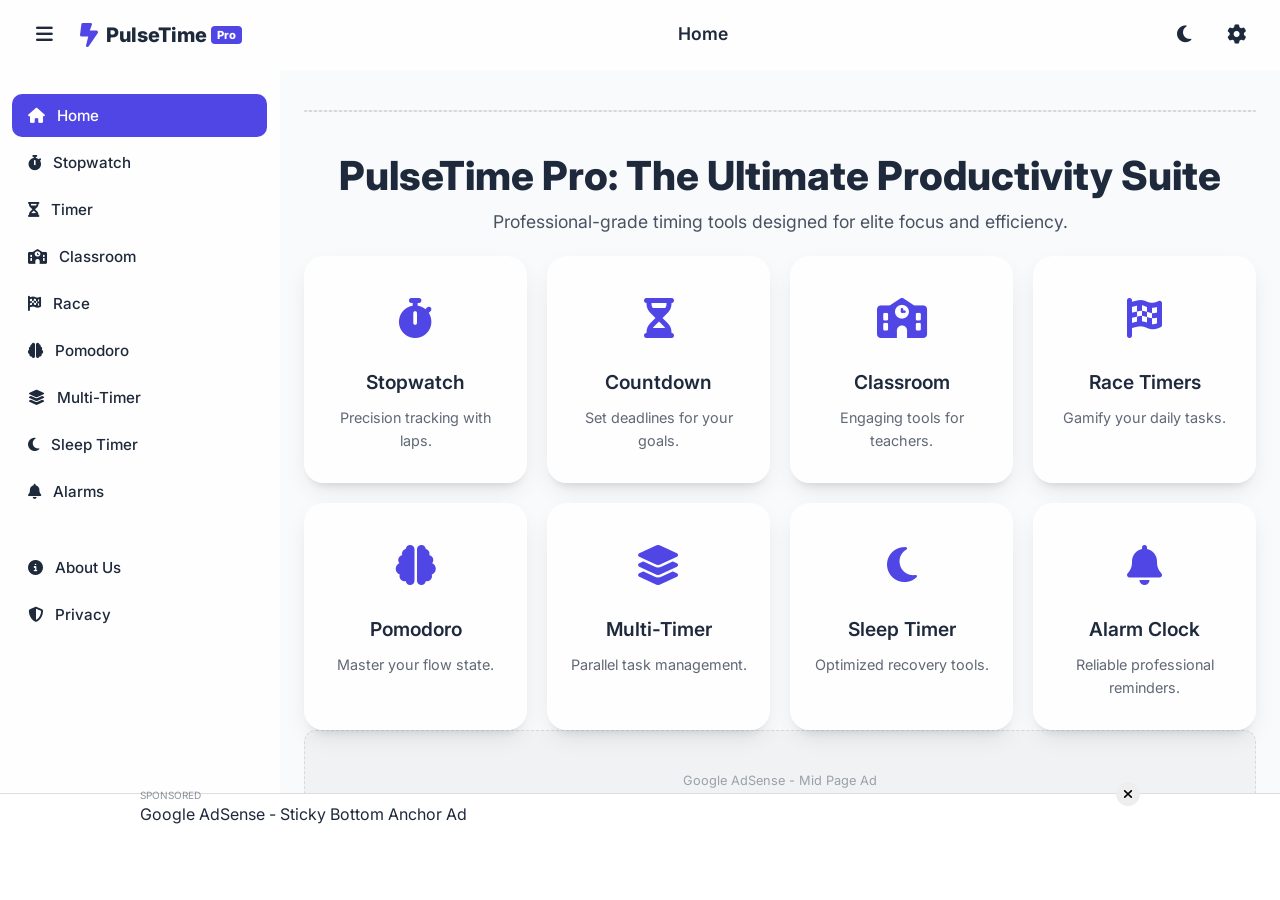
==== index.html @ 12f19a91 "Fix AdSense integration: Stopwatch page only, restore home page placeholders, add CSS constraints" ====
<!DOCTYPE html>
<html lang="en">
<head><script async src="https://pagead2.googlesyndication.com/pagead/js/adsbygoogle.js?client=ca-pub-2472864752424240"
     crossorigin="anonymous"></script>
    <meta charset="UTF-8">
    <meta name="viewport" content="width=device-width, initial-scale=1.0, maximum-scale=1.0, user-scalable=no">
    
    <!-- PRIMARY SEO METADATA -->
    <title>PulseTime Pro | Premium Online Stopwatch, Pomodoro & Productivity Tools</title>
    <meta name="description" content="The ultimate suite of online productivity tools. Precision stopwatch, custom countdown timers, Pomodoro focus blocks, and classroom tools. Free, fast, and professional.">
    <meta name="keywords" content="Best Online Pomodoro Timer, Online Stopwatch, Countdown Timer, Classroom Timer, Race Timer, Multi-Timer, Sleep Timer, Productivity Tools">
    <meta name="author" content="PulseTime Pro">
    <link rel="canonical" href="https://moe-2010.github.io/">
    
    <!-- Favicon -->
    <link rel="icon" type="image/png" href="logo.png">
    <link rel="apple-touch-icon" href="logo.png">
    
    <!-- OPEN GRAPH / FACEBOOK -->
    <meta property="og:type" content="website">
    <meta property="og:url" content="https://moe-2010.github.io/">
    <meta property="og:title" content="PulseTime Pro | Premium Online Productivity Suite">
    <meta property="og:description" content="Master your time with our professional-grade stopwatch, Pomodoro, and specialized timers. Designed for elite performance.">
    <meta property="og:image" content="https://moe-2010.github.io/og-image.png">
    
    <!-- TWITTER CARD METADATA -->
    <meta name="twitter:card" content="summary_large_image">
    <meta name="twitter:title" content="PulseTime Pro | Premium Online Productivity Suite">
    <meta name="twitter:description" content="Master your time with our professional-grade stopwatch, Pomodoro, and specialized timers.">
    <meta name="twitter:image" content="https://moe-2010.github.io/og-image.png">
    
    <!-- Google Fonts -->
    <link rel="preconnect" href="https://fonts.googleapis.com">
    <link rel="preconnect" href="https://fonts.gstatic.com" crossorigin>
    <link href="https://fonts.googleapis.com/css2?family=Inter:wght@300;400;500;600;700;800&family=JetBrains+Mono:wght@700&display=swap" rel="stylesheet">
    
    <!-- Icons -->
    <link rel="stylesheet" href="https://cdnjs.cloudflare.com/ajax/libs/font-awesome/6.4.0/css/all.min.css">
    
    <!-- Custom CSS -->
    <link rel="stylesheet" href="styles.css">

    <!-- Google AdSense Verification -->
    <script async src="https://pagead2.googlesyndication.com/pagead/js/adsbygoogle.js?client=ca-pub-2472864752424240" crossorigin="anonymous"></script>
    <script async src="https://pagead2.googlesyndication.com/pagead/js/adsbygoogle.js?client=ca-pub-2472864752424240"
     crossorigin="anonymous"></script>
<!-- second for pulsetime-pro -->
<ins class="adsbygoogle"
     style="display:block"
     data-ad-client="ca-pub-2472864752424240"
     data-ad-slot="7311957923"
     data-ad-format="auto"
     data-full-width-responsive="true"></ins>
<script>
     (adsbygoogle = window.adsbygoogle || []).push({});
</script>
    <!-- JSON-LD SCHEMA MARKUP (SITE-WIDE) -->
    <script type="application/ld+json">
    {
      "@context": "https://schema.org",
      "@graph": [
        {
          "@type": "WebApplication",
          "name": "PulseTime Pro Online Stopwatch",
          "url": "https://moe-2010.github.io/",
          "applicationCategory": "Productivity",
          "operatingSystem": "Web Browser (Any)",
          "description": "Professional-grade online stopwatch with millisecond precision, lap tracking, and LocalStorage persistence. Free, no download required.",
          "offers": { "@type": "Offer", "price": "0", "priceCurrency": "USD", "availability": "https://schema.org/InStock" },
          "aggregateRating": { "@type": "AggregateRating", "ratingValue": "4.9", "ratingCount": "2847", "bestRating": "5", "worstRating": "1" },
          "author": { "@type": "Organization", "name": "PulseTime Pro", "url": "https://moe-2010.github.io/" },
          "featureList": ["Millisecond Precision Timing", "Lap Tracking and Recording", "LocalStorage Data Persistence", "Mobile-Optimized Interface", "No Installation Required", "Offline Functionality", "Dark Mode Support", "Split Time Recording"]
        },
        {
          "@type": "FAQPage",
          "mainEntity": [
            {
              "@type": "Question",
              "name": "What is the difference between a timer and a stopwatch?",
              "acceptedAnswer": { "@type": "Answer", "text": "A timer counts down from a set duration, while a stopwatch measures elapsed time from zero upwards. A timer is used when you want to know when a specific period has passed (e.g., a 25-minute Pomodoro session), whereas a stopwatch is used to measure how long an event takes (e.g., a sprint, a task, or an experiment)." }
            },
            {
              "@type": "Question",
              "name": "Does this online stopwatch work offline?",
              "acceptedAnswer": { "@type": "Answer", "text": "Yes, the PulseTime Pro Online Stopwatch works offline once loaded, thanks to its client-side logic and LocalStorage persistence. As long as you don't close your browser tab, the stopwatch will continue to run and save your data locally, even without an internet connection." }
            },
            {
              "@type": "Question",
              "name": "How accurate is a browser-based stopwatch?",
              "acceptedAnswer": { "@type": "Answer", "text": "A well-engineered browser-based stopwatch like PulseTime Pro can achieve millisecond accuracy, comparable to physical stopwatches. Our stopwatch leverages modern JavaScript APIs for high-resolution timing, ensuring precision sufficient for professional and personal use cases." }
            },
            {
              "@type": "Question",
              "name": "Can I track multiple laps on this stopwatch?",
              "acceptedAnswer": { "@type": "Answer", "text": "Absolutely, the PulseTime Pro Stopwatch features robust lap tracking capabilities, allowing you to record and review multiple individual lap times. Each time you press the Lap button, the duration of the current segment is recorded, and the main timer continues to run." }
            },
            {
              "@type": "Question",
              "name": "Will the stopwatch stop if my screen turns off or locks?",
              "acceptedAnswer": { "@type": "Answer", "text": "No, the PulseTime Pro Stopwatch is designed to continue running even if your screen turns off or your device locks, provided the browser tab remains open. Our implementation prioritizes background process stability to ensure your timing is uninterrupted." }
            },
            {
              "@type": "Question",
              "name": "What is the best online stopwatch for athletes?",
              "acceptedAnswer": { "@type": "Answer", "text": "PulseTime Pro is the best online stopwatch for athletes due to its millisecond precision, lap tracking for multiple intervals, and reliable offline functionality. Athletes can track individual lap times, monitor performance consistency, and analyze training data without requiring any app installation." }
            },
            {
              "@type": "Question",
              "name": "Is there a free online stopwatch with lap timing?",
              "acceptedAnswer": { "@type": "Answer", "text": "Yes, PulseTime Pro offers a completely free online stopwatch with advanced lap timing features. No registration, no ads interrupting your workflow, and no download required. Your lap data is saved locally on your device using LocalStorage." }
            }
          ]
        },
        {
          "@type": "SoftwareApplication",
          "name": "Online Stopwatch with Lap Tracking",
          "applicationCategory": "Productivity",
          "operatingSystem": "Web",
          "description": "Free, precise online stopwatch with lap tracking, millisecond accuracy, and LocalStorage persistence.",
          "url": "https://moe-2010.github.io/",
          "offers": { "@type": "Offer", "price": "0", "priceCurrency": "USD" }
        }
      ]
    }
    </script>
</head>
<body class="light-mode">
    <div class="app-wrapper">
        
        <!-- Top Navbar -->
        <header class="top-navbar">
            <div class="nav-left">
                <button id="menu-toggle" class="icon-btn" aria-label="Toggle Menu">
                    <i class="fa-solid fa-bars"></i>
                </button>
                <div class="branding">
                    <i class="fa-solid fa-bolt-lightning brand-icon"></i>
                    <span class="brand-name">PulseTime <span class="brand-pro">Pro</span></span>
                </div>
            </div>
            <div class="nav-center desktop-only">
                <span id="active-tool-title" class="active-tool-display">Home</span>
            </div>
            <div class="nav-right">
                <button class="theme-toggle-btn icon-btn" title="Toggle Theme">
                    <i class="fa-solid fa-moon"></i>
                </button>
                <button class="icon-btn" id="settings-btn" title="Settings">
                    <i class="fa-solid fa-cog"></i>
                </button>
            </div>
        </header>

        <div class="app-container">
            <!-- Sidebar -->
            <aside id="sidebar" class="sidebar">
                <nav>
                    <button class="nav-item active" data-tab="home" title="Home">
                        <i class="fa-solid fa-house"></i>
                        <span class="nav-text">Home</span>
                    </button>
                    <button class="nav-item" data-tab="stopwatch" title="Stopwatch">
                        <i class="fa-solid fa-stopwatch"></i>
                        <span class="nav-text">Stopwatch</span>
                    </button>
                    <button class="nav-item" data-tab="timer" title="Countdown Timer">
                        <i class="fa-solid fa-hourglass-half"></i>
                        <span class="nav-text">Timer</span>
                    </button>
                    <button class="nav-item" data-tab="classroom" title="Classroom Timers">
                        <i class="fa-solid fa-school"></i>
                        <span class="nav-text">Classroom</span>
                    </button>
                    <button class="nav-item" data-tab="race" title="Race Timers">
                        <i class="fa-solid fa-flag-checkered"></i>
                        <span class="nav-text">Race</span>
                    </button>
                    <button class="nav-item" data-tab="pomodoro" title="Pomodoro">
                        <i class="fa-solid fa-brain"></i>
                        <span class="nav-text">Pomodoro</span>
                    </button>
                    <button class="nav-item" data-tab="multitimer" title="Multi-Timer">
                        <i class="fa-solid fa-layer-group"></i>
                        <span class="nav-text">Multi-Timer</span>
                    </button>
                    <button class="nav-item" data-tab="sleeptimer" title="Sleep Timer">
                        <i class="fa-solid fa-moon"></i>
                        <span class="nav-text">Sleep Timer</span>
                    </button>
                    <button class="nav-item" data-tab="alarm" title="Alarms">
                        <i class="fa-solid fa-bell"></i>
                        <span class="nav-text">Alarms</span>
                    </button>
                    
                    <div class="nav-divider"></div>
                    
                    <button class="nav-item" data-tab="about" title="About Us">
                        <i class="fa-solid fa-circle-info"></i>
                        <span class="nav-text">About Us</span>
                    </button>
                    <button class="nav-item" data-tab="privacy" title="Privacy Policy">
                        <i class="fa-solid fa-shield-halved"></i>
                        <span class="nav-text">Privacy</span>
                    </button>
                </nav>
            </aside>

            <div id="menu-overlay" class="menu-overlay"></div>

            <main class="main-content">
                <div class="content-wrapper">
                    
                    <!-- AD SLOT 1 -->
                    <div class="ad-container ad-header-top">
                        <div class="ad-placeholder">
                            <i class="fa-solid fa-rectangle-ad"></i>
                            <span>Google AdSense - Header Responsive</span>
                        </div>
                    </div>

                    <!-- Main Timer Card (Focused View) -->
                    <div id="main-timer-container" class="main-timer-container hidden">
                        <div class="glass-card focused-timer-card">
                            <div class="focused-header">
                                <h2 id="focused-tool-name">Stopwatch</h2>
                                <button class="icon-btn" onclick="window.switchTab('home')"><i class="fa-solid fa-xmark"></i></button>
                            </div>
                            <div class="timer-display-large" id="main-display">00:00:00.00</div>
                            <div class="focused-controls" id="main-controls">
                                <!-- Dynamic controls injected here -->
                            </div>
                        </div>
                    </div>

                    <!-- HOME SECTION -->
                    <section id="home" class="tab-content active">
                        <div class="content-header">
                            <h1>PulseTime Pro: The Ultimate Productivity Suite</h1>
                            <p>Professional-grade timing tools designed for elite focus and efficiency.</p>
                        </div>

                        <div class="tool-grid">
                            <div class="tool-card" onclick="window.switchTab('stopwatch')">
                                <div class="tool-icon"><i class="fa-solid fa-stopwatch"></i></div>
                                <h3>Stopwatch</h3>
                                <p>Precision tracking with laps.</p>
                            </div>
                            <div class="tool-card" onclick="window.switchTab('timer')">
                                <div class="tool-icon"><i class="fa-solid fa-hourglass-half"></i></div>
                                <h3>Countdown</h3>
                                <p>Set deadlines for your goals.</p>
                            </div>
                            <div class="tool-card" onclick="window.switchTab('classroom')">
                                <div class="tool-icon"><i class="fa-solid fa-school"></i></div>
                                <h3>Classroom</h3>
                                <p>Engaging tools for teachers.</p>
                            </div>
                            <div class="tool-card" onclick="window.switchTab('race')">
                                <div class="tool-icon"><i class="fa-solid fa-flag-checkered"></i></div>
                                <h3>Race Timers</h3>
                                <p>Gamify your daily tasks.</p>
                            </div>
                            <div class="tool-card" onclick="window.switchTab('pomodoro')">
                                <div class="tool-icon"><i class="fa-solid fa-brain"></i></div>
                                <h3>Pomodoro</h3>
                                <p>Master your flow state.</p>
                            </div>
                            <div class="tool-card" onclick="window.switchTab('multitimer')">
                                <div class="tool-icon"><i class="fa-solid fa-layer-group"></i></div>
                                <h3>Multi-Timer</h3>
                                <p>Parallel task management.</p>
                            </div>
                            <div class="tool-card" onclick="window.switchTab('sleeptimer')">
                                <div class="tool-icon"><i class="fa-solid fa-moon"></i></div>
                                <h3>Sleep Timer</h3>
                                <p>Optimized recovery tools.</p>
                            </div>
                            <div class="tool-card" onclick="window.switchTab('alarm')">
                                <div class="tool-icon"><i class="fa-solid fa-bell"></i></div>
                                <h3>Alarm Clock</h3>
                                <p>Reliable professional reminders.</p>
                            </div>
                        </div>

                        <div class="ad-container ad-mid">
                            <div class="ad-placeholder"><span>Google AdSense - Mid Page Ad</span></div>
                        </div>

                        <div class="info-content">
                            <!-- STOPWATCH SECTION (HYPER-OPTIMIZED FOR #1 RANKING) -->
                    <section id="stopwatch" class="tab-content">
                        <div class="content-header">
                            <h1>Online Stopwatch - Precise Timer with Lap Tracking | PulseTime Pro</h1>
                            <p>Experience the definitive online stopwatch, engineered for millisecond precision and unparalleled productivity. Track laps, measure splits, and optimize every second of your day with PulseTime Pro.</p>
                        </div>

                        <!-- AD SLOT 1 - STOPWATCH PAGE -->
                        <div class="ad-container ad-header-top">
                            <script async src="https://pagead2.googlesyndication.com/pagead/js/adsbygoogle.js?client=ca-pub-2472864752424240" crossorigin="anonymous"></script>
                            <ins class="adsbygoogle" style="display:block; max-width:100%; height:auto;" data-ad-client="ca-pub-2472864752424240" data-ad-slot="3612763360" data-ad-format="auto" data-full-width-responsive="true"></ins>
                            <script>
                                (adsbygoogle = window.adsbygoogle || []).push({});
                            </script>
                        </div>

                        <!-- Interactive Stopwatch Above the Fold -->
                        <div class="glass-card focused-timer-card">
                            <div class="focused-header">
                                <h2>Stopwatch</h2>
                            </div>
                            <div class="timer-display-large" id="stopwatch-display">00:00:00<span class="milliseconds">.00</span></div>
                            <div class="focused-controls" id="stopwatch-controls">
                                <button class="btn btn-primary" id="stopwatch-start">Start</button>
                                <button class="btn btn-secondary" id="stopwatch-lap" disabled>Lap</button>
                                <button class="btn btn-danger" id="stopwatch-reset" disabled>Reset</button>
                            </div>
                            <div class="lap-display-container">
                                <h3>Lap Times</h3>
                                <ul id="lap-list" class="lap-list"></ul>
                                <p class="persistence-info">Your lap times are automatically saved! Thanks to <strong>LocalStorage Persistence</strong>, your progress won't disappear even if you refresh the browser or close the tab.</p>
                            </div>
                        </div>

                        <!-- Comprehensive Content Section 1: The Ultimate Guide -->
                        <div class="info-content">
                            <h2>The Ultimate Guide to Mastering Time with a Professional Online Stopwatch</h2>
                            <p>In today's fast-paced world, precision timekeeping is no longer a luxury—it's a necessity. Whether you're a professional athlete, a meticulous researcher, a busy student, or simply someone striving for peak personal productivity, a reliable stopwatch is an indispensable tool. The PulseTime Pro Online Stopwatch is engineered to meet the highest standards of accuracy and user experience, providing millisecond precision and advanced features like lap tracking and local storage persistence.</p>

                            <h3>Unlocking Peak Productivity with Stopwatch Techniques</h3>
                            <p>Beyond its basic function of measuring elapsed time, a stopwatch can be a powerful instrument for enhancing focus and efficiency. Here's how to integrate it into your daily routine:</p>
                            <ul>
                                <li><strong>Interval Training for Work:</strong> Just as athletes use intervals to optimize performance, you can apply this to your work. Set a stopwatch for a focused work sprint (e.g., 45 minutes), followed by a short break. Use the lap function to mark the end of each sprint and track your consistency.</li>
                                <li><strong>Time-Blocking and Task Allocation:</strong> Allocate specific time blocks for tasks and use the stopwatch to ensure you adhere to them. This prevents tasks from expanding to fill all available time (Parkinson's Law) and helps you accurately estimate future task durations.</li>
                                <li><strong>Measuring Workflow Efficiency:</strong> For repetitive tasks, use the stopwatch to measure the time taken for each step. Over time, you can identify bottlenecks, refine your process, and significantly reduce completion times. This is particularly useful for developers debugging code or writers editing drafts.</li>
                                <li><strong>Mindfulness and Focus Drills:</strong> Use the stopwatch to practice sustained attention. Try to focus on a single task for a set period without distraction. The visual feedback of the elapsed time can help train your brain to maintain focus.</li>
                            </ul>
                            <p>The key is not just to measure time, but to use that measurement to gain insights into your habits and optimize your performance. The PulseTime Pro Stopwatch provides the data; you provide the dedication.</p>

                            <div class="pro-tip-box">
                                <strong>💡 Pro Productivity Tip:</strong>
                                <p>For critical tasks, use the stopwatch to track your actual time spent on a task versus your estimated time. This helps you refine your time management skills and improve future planning.</p>
                            </div>
                        </div>

                        <!-- AD SLOT 2 - STOPWATCH PAGE -->
                        <div class="ad-container ad-mid">
                            <script async src="https://pagead2.googlesyndication.com/pagead/js/adsbygoogle.js?client=ca-pub-2472864752424240" crossorigin="anonymous"></script>
                            <ins class="adsbygoogle" style="display:block; max-width:100%; height:auto;" data-ad-client="ca-pub-2472864752424240" data-ad-slot="3612763360" data-ad-format="auto" data-full-width-responsive="true"></ins>
                            <script>
                                (adsbygoogle = window.adsbygoogle || []).push({});
                            </script>
                        </div>

                        <!-- Comprehensive Content Section 2: How to Read Split vs. Lap Time -->
                        <div class="info-content">
                            <h2>Understanding Split Time vs. Lap Time: A Technical Deep Dive</h2>
                            <p>While often used interchangeably, <strong>Split Time</strong> and <strong>Lap Time</strong> serve distinct purposes in precision timekeeping. Grasping their differences is crucial for accurate analysis, whether you're evaluating athletic performance or optimizing complex workflows.</p>

                            <h3>What is Lap Time?</h3>
                            <p>A <strong>Lap Time</strong> measures the duration of a specific segment or interval within a larger event. When you press the "Lap" button on the PulseTime Pro Stopwatch, the display records the time elapsed since the last lap was recorded (or since the start of the timer if it's the first lap). This is particularly useful for tracking consistent intervals, such as individual laps in a race, repetitions in a workout, or distinct phases of a project. Each lap time provides an isolated measurement of a completed segment.</p>
                            <div class="pro-tip-box">
                                <strong>💡 Technical Insight:</strong>
                                <p>Think of Lap Time as the duration of a single, completed unit of work. If you're building a software feature, each major sub-task could be a 'lap,' allowing you to analyze the efficiency of each component independently.</p>
                            </div>

                            <h3>What is Split Time?</h3>
                            <p>A <strong>Split Time</strong>, also known as an intermediate time, measures the total elapsed time from the start of the event up to a specific point. When you record a split, the stopwatch captures the current running time without resetting the main timer. The main timer continues to run uninterrupted. Split times are invaluable for understanding cumulative progress and identifying overall trends or milestones within a continuous activity. For instance, in a marathon, split times might be recorded at every 5-kilometer mark to see how the runner's pace changes over the entire course.</p>
                            <div class="pro-tip-box">
                                <strong>💡 Technical Insight:</strong>
                                <p>Split Time is a snapshot of the total time at a given moment. It helps you understand the cumulative impact of various stages. For project management, this could be the total time spent up to a specific deliverable.</p>
                            </div>

                            <h3>Key Differences Summarized</h3>
                            <p>The fundamental distinction lies in their reference point:</p>
                            <ul>
                                <li><strong>Lap Time:</strong> Time elapsed since the previous lap. Focuses on individual segment duration.</li>
                                <li><strong>Split Time:</strong> Total time elapsed since the start of the timer. Focuses on cumulative duration to a point.</li>
                            </ul>
                            <p>The PulseTime Pro Stopwatch, with its intuitive interface and clear lap display, allows you to effectively utilize both concepts for superior time analysis. Our LocalStorage Persistence ensures that all your meticulously recorded lap and split data remains safe, even if your browser crashes or you accidentally close the tab.</p>
                        </div>

                        <!-- Comprehensive Content Section 3: Everyday Use Cases -->
                        <div class="info-content">
                            <h2>Everyday Use Cases: How PulseTime Pro Stopwatch Elevates Your Daily Life</h2>
                            <p>The versatility of a precise online stopwatch extends far beyond athletic events. PulseTime Pro is designed to be an indispensable tool for a diverse range of users, enhancing efficiency and providing valuable insights into various aspects of daily life.</p>

                            <h3>For Remote Workers & Freelancers: Optimizing Billable Hours and Focus Blocks</h3>
                            <ul>
                                <li><strong>Project Time Tracking:</strong> Accurately track time spent on different client projects or tasks. Use laps to segment work on different features or deliverables, ensuring precise billing and better project estimation.</li>
                                <li><strong>Deep Work Sessions:</strong> Implement focused work blocks (e.g., 60-90 minutes) and use the stopwatch to maintain concentration. The visual progression helps to minimize distractions and improve adherence to your schedule.</li>
                                <li><strong>Meeting Efficiency:</strong> Keep meetings on track by timing agenda items. This encourages concise discussions and prevents meetings from running over, saving valuable time for all participants.</li>
                            </ul>

                            <h3>For Developers & Engineers: Debugging, Benchmarking, and Sprint Management</h3>
                            <ul>
                                <li><strong>Code Optimization:</strong> Time the execution of different code snippets or algorithms to identify performance bottlenecks and optimize your solutions.</li>
                                <li><strong>Debugging Sessions:</strong> Track how long you spend on specific bugs. This data can help improve future debugging strategies and provide insights into code complexity.</li>
                                <li><strong>Sprint Planning:</strong> During agile sprints, use the stopwatch to time stand-ups or task estimations, ensuring efficient use of time and accurate sprint velocity predictions.</li>
                            </ul>

                            <h3>For Students & Academics: Study Efficiency and Research Precision</h3>
                            <ul>
                                <li><strong>Focused Study Intervals:</strong> Break down study sessions into manageable, timed blocks. Use the lap feature to mark transitions between subjects or chapters, improving retention and preventing burnout.</li>
                                <li><strong>Experiment Timing:</strong> For science students or researchers, precise timing of experiments is critical. The millisecond accuracy of PulseTime Pro ensures reliable data collection.</li>
                                <li><strong>Presentation Practice:</strong> Rehearse presentations with the stopwatch to ensure you stay within time limits, allowing for smooth delivery and effective communication.</li>
                            </ul>

                            <h3>For Athletes & Fitness Enthusiasts: Training, Recovery, and Performance Analysis</h3>
                            <ul>
                                <li><strong>Interval Training:</strong> Precisely time work and rest intervals during HIIT, running, or cycling workouts.</li>
                                <li><strong>Lap Tracking:</strong> Record individual lap times for swimming, running tracks, or circuit training to monitor consistency and identify areas for improvement.</li>
                                <li><strong>Recovery Monitoring:</strong> Use the stopwatch to time recovery periods between sets or exercises, ensuring adequate rest for optimal performance.</li>
                            </ul>
                            <p>With PulseTime Pro, you're not just measuring time; you're gaining a competitive edge in every aspect of your life. Its intuitive design and robust features make it the go-to online stopwatch for anyone serious about productivity and precision.</p>
                        </div>

                        <!-- People Also Ask FAQ Domination -->
                        <div class="info-content">
                            <h2>Frequently Asked Questions About Online Stopwatches</h2>
                            <div class="faq-card">
                                <h3>1. What is the difference between a timer and a stopwatch?</h3>
                                <p><strong>A timer counts down from a set duration, while a stopwatch measures elapsed time from zero upwards.</strong> A timer is used when you want to know when a specific period has passed (e.g., a 25-minute Pomodoro session), whereas a stopwatch is used to measure how long an event takes (e.g., a sprint, a task, or an experiment).</p>
                            </div>
                            <div class="faq-card">
                                <h3>2. Does this online stopwatch work offline?</h3>
                                <p><strong>Yes, the PulseTime Pro Online Stopwatch works offline once loaded, thanks to its client-side logic and LocalStorage persistence.</strong> As long as you don't close your browser tab, the stopwatch will continue to run and save your data locally, even without an internet connection. This ensures uninterrupted timekeeping for critical tasks.</p>
                            </div>
                            <div class="faq-card">
                                <h3>3. How accurate is a browser-based stopwatch?</h3>
                                <p><strong>A well-engineered browser-based stopwatch like PulseTime Pro can achieve millisecond accuracy, comparable to physical stopwatches.</strong> Our stopwatch leverages modern JavaScript APIs for high-resolution timing, ensuring that the precision is sufficient for most professional and personal use cases. Factors like browser performance and system load can introduce minor variations, but these are generally negligible.</p>
                            </div>
                            <div class="faq-card">
                                <h3>4. Can I track multiple laps on this stopwatch?</h3>
                                <p><strong>Absolutely, the PulseTime Pro Stopwatch features robust lap tracking capabilities, allowing you to record and review multiple individual lap times.</strong> Each time you press the "Lap" button, the duration of the current segment is recorded, and the main timer continues to run. All recorded laps are displayed clearly and are saved automatically using LocalStorage.</p>
                            </div>
                            <div class="faq-card">
                                <h3>5. Will the stopwatch stop if my screen turns off or locks?</h3>
                                <p><strong>No, the PulseTime Pro Stopwatch is designed to continue running even if your screen turns off or your device locks, provided the browser tab remains open.</strong> Our implementation prioritizes background process stability to ensure your timing is uninterrupted, making it reliable for long-duration tasks or when you need to step away from your device temporarily.</p>
                            </div>
                        </div>

                        <!-- AD SLOT 3 - STOPWATCH PAGE -->
                        <div class="ad-container ad-footer-bottom">
                            <script async src="https://pagead2.googlesyndication.com/pagead/js/adsbygoogle.js?client=ca-pub-2472864752424240" crossorigin="anonymous"></script>
                            <ins class="adsbygoogle" style="display:block; max-width:100%; height:auto;" data-ad-client="ca-pub-2472864752424240" data-ad-slot="3612763360" data-ad-format="auto" data-full-width-responsive="true"></ins>
                            <script>
                                (adsbygoogle = window.adsbygoogle || []).push({});
                            </script>
                        </div>
                    </section>

                            <!-- POMODORO CONTENT -->
                            <div class="tool-seo-section">
                                <h2>POMODORO: Master Your Flow State</h2>
                                <p>Our Pomodoro timer addresses the "Context Switching Tax"—the cognitive cost of moving between tasks—by integrating Flow State Triggers directly into the architecture.</p>
                                <div class="pro-tip-box">
                                    <strong>💡 Pro Productivity Tip:</strong>
                                    <p>To minimize the "Context Switching Tax," use the first 60 seconds of your 5-minute break to physically stand up and look at a distant object.</p>
                                </div>
                            </div>

                            <!-- COUNTDOWN CONTENT -->
                            <div class="tool-seo-section">
                                <h2>COUNTDOWN TIMER: Goal-Oriented Time Management</h2>
                                <p>By setting a hard deadline for a task, you leverage "Parkinson's Law"—the concept that work expands to fill the time available for its completion.</p>
                                <div class="pro-tip-box">
                                    <strong>💡 Pro Productivity Tip:</strong>
                                    <p>Set your timer for 10% less time than you think you need. This artificial scarcity forces your brain to prioritize high-impact actions.</p>
                                </div>
                            </div>

                            <!-- CLASSROOM CONTENT -->
                            <div class="tool-seo-section">
                                <h2>CLASSROOM TIMER: Engaging Education Tools</h2>
                                <p>Our classroom timers use high-contrast visuals to help students visualize the passage of time, reducing "time anxiety" and improving transitions.</p>
                                <div class="pro-tip-box">
                                    <strong>💡 Pro Productivity Tip:</strong>
                                    <p>Use a visual countdown for "Silent Reading" periods. The visual progress bar helps students self-regulate their pace.</p>
                                </div>
                            </div>

                            <!-- MULTI-TIMER CONTENT -->
                            <div class="tool-seo-section">
                                <h2>MULTI-TIMER: Parallel Task Management</h2>
                                <p>The PulseTime Pro Multi-Timer is designed for complex workflows, keeping everything organized in a single, professional view.</p>
                                <div class="pro-tip-box">
                                    <strong>💡 Pro Productivity Tip:</strong>
                                    <p>Label each timer with a "Desired Outcome" rather than a task name to maintain focus on the quality of the result.</p>
                                </div>
                            </div>

                            <!-- SLEEP TIMER CONTENT -->
                            <div class="tool-seo-section">
                                <h2>SLEEP TIMER: Optimized Recovery</h2>
                                <p>Recovery is the silent partner of productivity. Our sleep timer features a simulated audio fade-out for a gentle transition to rest.</p>
                                <div class="pro-tip-box">
                                    <strong>💡 Pro Productivity Tip:</strong>
                                    <p>Use the 20-minute sleep timer for a "Power Nap" to provide a significant boost to alertness and mood.</p>
                                </div>
                            </div>
                        </div>
                    </section>
                    
                    <!-- ABOUT SECTION -->
                    <section id="about" class="tab-content">
                        <div class="info-content">
                            <h1>About PulseTime Pro</h1>
                            <p>PulseTime Pro was created to provide a modern, premium alternative to traditional online stopwatches. We focus on speed, accuracy, and a beautiful user experience.</p>
                            <h3>Our Mission</h3>
                            <p>To provide free, high-quality productivity tools that work on any device, anywhere, at any time.</p>
                        </div>
                    </section>

                    <section id="privacy" class="tab-content">
                        <div class="info-content">
                            <h1>Privacy Policy</h1>
                            <p>Your privacy is our top priority. PulseTime Pro does not collect any personal data, track your location, or store any information on our servers. All your settings and timers are stored locally on your device.</p>
                        </div>
                    </section>

                    <!-- AD SLOT 3 -->
                    <div class="ad-container ad-footer-bottom">
                        <div class="ad-placeholder"><span>Google AdSense - Footer Responsive</span></div>
                    </div>
                </div>
            </main>
        </div>
    </div>

    <!-- STICKY ANCHOR AD -->
    <div class="sticky-anchor-ad">
        <div class="sticky-ad-content">
            <div class="ad-label">SPONSORED</div>
            <div class="ad-placeholder-sticky"><span>Google AdSense - Sticky Bottom Anchor Ad</span></div>
            <button class="close-sticky-ad" onclick="this.parentElement.parentElement.remove()"><i class="fa-solid fa-xmark"></i></button>
        </div>
    </div>

    <div id="toast-container" class="toast-container"></div>
    <audio id="audio-alarm" src="https://assets.mixkit.co/active_storage/sfx/2869/2869-preview.mp3" preload="auto"></audio>

    <script src="script.js"></script>
</body>
</html>
---- styles.css ----
:root {
    --primary: #4f46e5;
    --primary-hover: #4338ca;
    --bg-light: #f8fafc;
    --bg-dark: #0f172a;
    --card-light: rgba(255, 255, 255, 0.8);
    --card-dark: rgba(30, 41, 59, 0.7);
    --text-light: #1e293b;
    --text-dark: #f1f5f9;
    --glass-border: rgba(255, 255, 255, 0.2);
    --sidebar-width: 280px;
    --header-height: 70px;
    --shadow: 0 10px 25px -5px rgba(0, 0, 0, 0.1), 0 8px 10px -6px rgba(0, 0, 0, 0.1);
}

* {
    margin: 0;
    padding: 0;
    box-sizing: border-box;
    font-family: 'Inter', -apple-system, sans-serif;
}

html {
    scroll-behavior: smooth;
}

body {
    background: var(--bg-light);
    color: var(--text-light);
    transition: background 0.3s, color 0.3s;
    overflow-x: hidden;
    line-height: 1.6;
}

body.dark-mode {
    background: var(--bg-dark);
    color: var(--text-dark);
}

/* Layout */
.app-wrapper {
    display: flex;
    flex-direction: column;
    height: 100vh;
    width: 100%;
}

.top-navbar {
    height: var(--header-height);
    background: var(--card-light);
    backdrop-filter: blur(12px);
    border-bottom: 1px solid var(--glass-border);
    display: flex;
    align-items: center;
    justify-content: space-between;
    padding: 0 clamp(12px, 5vw, 24px);
    position: fixed;
    top: 0;
    width: 100%;
    z-index: 1100;
}

.dark-mode .top-navbar {
    background: var(--card-dark);
}

.nav-left { 
    display: flex; 
    align-items: center; 
    gap: clamp(8px, 3vw, 16px); 
}

.branding { 
    display: flex; 
    align-items: center; 
    gap: 8px; 
    font-weight: 800; 
    font-size: clamp(1rem, 2.5vw, 1.25rem); 
    cursor: pointer; 
}

.brand-icon { 
    color: var(--primary); 
    font-size: clamp(1rem, 2vw, 1.5rem);
}

.brand-pro { 
    background: var(--primary); 
    color: white; 
    padding: 2px 6px; 
    border-radius: 4px; 
    font-size: 0.7rem; 
    vertical-align: middle; 
}

.nav-center { 
    display: none;
    flex: 1;
    justify-content: center;
}

.nav-center.desktop-only {
    display: flex;
}

.active-tool-display {
    font-weight: 600;
    font-size: clamp(0.9rem, 2vw, 1.1rem);
}

.nav-right {
    display: flex;
    align-items: center;
    gap: clamp(8px, 2vw, 12px);
}

.app-container {
    display: flex;
    margin-top: var(--header-height);
    height: calc(100vh - var(--header-height));
    width: 100%;
}

/* Sidebar Drawer */
.sidebar {
    position: fixed;
    left: 0;
    top: var(--header-height);
    width: var(--sidebar-width);
    height: calc(100vh - var(--header-height));
    background: var(--card-light);
    backdrop-filter: blur(20px);
    border-right: 1px solid var(--glass-border);
    padding: 24px 12px;
    display: flex;
    flex-direction: column;
    z-index: 1000;
    transform: translateX(0);
    transition: transform 0.3s cubic-bezier(0.4, 0, 0.2, 1);
    overflow-y: auto;
}

.dark-mode .sidebar { 
    background: var(--card-dark); 
}

@media (max-width: 1024px) {
    .sidebar {
        transform: translateX(-100%);
        width: 100%;
        max-width: 280px;
    }
    .sidebar.active {
        transform: translateX(0);
    }
}

@media (max-width: 640px) {
    .sidebar {
        width: 100%;
        max-width: 100%;
    }
}

.nav-item {
    display: flex;
    align-items: center;
    gap: 12px;
    padding: clamp(10px, 2vw, 12px) clamp(12px, 3vw, 16px);
    border: none;
    background: transparent;
    color: inherit;
    font-size: clamp(0.85rem, 2vw, 0.95rem);
    font-weight: 500;
    border-radius: 10px;
    cursor: pointer;
    transition: all 0.2s;
    width: 100%;
    text-align: left;
    margin-bottom: 4px;
}

.nav-item:hover { 
    background: rgba(79, 70, 229, 0.1); 
    color: var(--primary); 
}

.nav-item.active { 
    background: var(--primary); 
    color: white; 
}

.nav-text {
    white-space: nowrap;
    overflow: hidden;
    text-overflow: ellipsis;
}

.nav-divider { 
    height: 1px; 
    background: var(--glass-border); 
    margin: 16px 0; 
}

.menu-overlay {
    display: none;
    position: fixed;
    inset: 0;
    background: rgba(0, 0, 0, 0.2);
    backdrop-filter: blur(2px);
    z-index: 900;
    margin-top: var(--header-height);
}

.menu-overlay.active { 
    display: block; 
}

/* Main Content */
.main-content {
    flex: 1;
    overflow-y: auto;
    overflow-x: hidden;
    padding: clamp(20px, 5vw, 40px) clamp(16px, 4vw, 24px);
    display: flex;
    justify-content: center;
    width: 100%;
    padding-left: calc(var(--sidebar-width) + clamp(16px, 4vw, 24px));
}

@media (max-width: 1024px) {
    .main-content {
        padding-left: clamp(16px, 4vw, 24px);
        padding-right: clamp(16px, 4vw, 24px);
    }
}

@media (max-width: 640px) {
    .main-content {
        padding: clamp(16px, 4vw, 24px);
    }
}

.content-wrapper {
    width: 100%;
    max-width: 1000px;
    display: flex;
    flex-direction: column;
    gap: clamp(24px, 5vw, 40px);
    padding-bottom: 120px;
}

.content-header { 
    text-align: center; 
    margin-bottom: clamp(16px, 3vw, 20px); 
}

.content-header h1 { 
    font-size: clamp(1.5rem, 6vw, 2.5rem); 
    font-weight: 800; 
    margin-bottom: 8px; 
    line-height: 1.2;
}

.content-header p { 
    font-size: clamp(0.95rem, 2.5vw, 1.1rem); 
    opacity: 0.8; 
}

/* Tool Grid */
.tool-grid {
    display: grid;
    grid-template-columns: repeat(auto-fill, minmax(clamp(160px, 25vw, 220px), 1fr));
    gap: clamp(16px, 3vw, 20px);
    width: 100%;
}

@media (max-width: 768px) {
    .tool-grid {
        grid-template-columns: repeat(auto-fill, minmax(140px, 1fr));
    }
}

@media (max-width: 480px) {
    .tool-grid {
        grid-template-columns: repeat(2, 1fr);
        gap: 12px;
    }
}

.tool-card {
    background: var(--card-light);
    backdrop-filter: blur(8px);
    border: 1px solid var(--glass-border);
    padding: clamp(20px, 4vw, 30px) clamp(16px, 3vw, 20px);
    border-radius: 20px;
    text-align: center;
    cursor: pointer;
    transition: transform 0.3s, box-shadow 0.3s;
    box-shadow: var(--shadow);
}

.dark-mode .tool-card { 
    background: var(--card-dark); 
}

.tool-card:hover { 
    transform: translateY(-8px); 
    box-shadow: 0 20px 40px -10px rgba(0,0,0,0.15); 
}

.tool-icon { 
    font-size: clamp(2rem, 5vw, 2.5rem); 
    color: var(--primary); 
    margin-bottom: 16px; 
}

.tool-card h3 { 
    font-size: clamp(1rem, 2.5vw, 1.2rem); 
    margin-bottom: 8px; 
    font-weight: 600;
}

.tool-card p { 
    font-size: clamp(0.8rem, 2vw, 0.9rem); 
    opacity: 0.7; 
}

/* Focused Timer View */
.main-timer-container {
    position: fixed;
    top: var(--header-height);
    left: 0;
    width: 100%;
    height: calc(100vh - var(--header-height));
    background: var(--bg-light);
    z-index: 500;
    display: flex;
    align-items: center;
    justify-content: center;
    padding: clamp(16px, 4vw, 20px);
    padding-left: calc(var(--sidebar-width) + clamp(16px, 4vw, 20px));
    overflow-y: auto;
}

@media (max-width: 1024px) {
    .main-timer-container {
        padding-left: clamp(16px, 4vw, 20px);
        padding-right: clamp(16px, 4vw, 20px);
    }
}

.dark-mode .main-timer-container { 
    background: var(--bg-dark); 
}

.main-timer-container.hidden { 
    display: none; 
}

.focused-timer-card {
    width: 100%;
    max-width: 900px;
    padding: clamp(40px, 8vw, 60px) clamp(24px, 6vw, 40px);
    text-align: center;
    box-shadow: 0 30px 60px -15px rgba(0,0,0,0.2);
    display: flex;
    flex-direction: column;
    align-items: center;
    border-radius: 24px;
}

.focused-header {
    display: flex;
    justify-content: space-between;
    align-items: center;
    margin-bottom: clamp(24px, 5vw, 40px);
    width: 100%;
}

.focused-header h2 {
    font-size: clamp(1.5rem, 4vw, 2rem);
    font-weight: 700;
}

.timer-display-large {
    font-family: 'JetBrains Mono', monospace;
    font-size: clamp(2.5rem, 12vw, 8rem);
    font-weight: 700;
    margin: clamp(24px, 5vw, 40px) 0;
    color: var(--primary);
    letter-spacing: -2px;
    width: 100%;
    text-align: center;
    display: flex;
    justify-content: center;
    align-items: center;
    word-break: break-word;
}

.focused-controls {
    display: flex;
    justify-content: center;
    gap: clamp(12px, 3vw, 20px);
    flex-wrap: wrap;
    width: 100%;
}

/* Buttons */
.btn {
    padding: clamp(10px, 2vw, 12px) clamp(20px, 4vw, 28px);
    border-radius: 12px;
    font-weight: 600;
    cursor: pointer;
    transition: all 0.2s;
    border: none;
    font-size: clamp(0.9rem, 2vw, 1rem);
    white-space: nowrap;
}

.btn-primary { 
    background: var(--primary); 
    color: white; 
}

.btn-primary:hover { 
    background: var(--primary-hover); 
    transform: scale(1.05); 
}

.btn-secondary { 
    background: rgba(0,0,0,0.1); 
    color: inherit; 
}

.dark-mode .btn-secondary { 
    background: rgba(255,255,255,0.1); 
}

.btn-danger { 
    background: #ef4444; 
    color: white; 
}

/* Info Content */
.info-content {
    background: var(--card-light);
    padding: clamp(24px, 5vw, 40px);
    border-radius: 24px;
    border: 1px solid var(--glass-border);
}

.dark-mode .info-content { 
    background: var(--card-dark); 
}

.info-content h1 {
    font-size: clamp(1.8rem, 5vw, 2.5rem);
    margin-bottom: clamp(16px, 3vw, 24px);
    font-weight: 800;
}

.info-content h2 { 
    margin-bottom: clamp(16px, 3vw, 20px); 
    font-size: clamp(1.3rem, 4vw, 1.8rem); 
    font-weight: 700;
}

.info-content h3 {
    font-size: clamp(1.1rem, 3vw, 1.4rem);
    margin-top: clamp(20px, 3vw, 24px);
    margin-bottom: clamp(12px, 2vw, 16px);
    font-weight: 600;
}

.info-content p {
    margin-bottom: clamp(12px, 2vw, 16px);
    font-size: clamp(0.95rem, 2vw, 1rem);
    line-height: 1.7;
}

.benefit-list { 
    margin-top: clamp(16px, 3vw, 24px); 
    display: flex; 
    flex-direction: column; 
    gap: clamp(10px, 2vw, 12px); 
}

.benefit { 
    display: flex; 
    align-items: center; 
    gap: 12px; 
}

.benefit i { 
    color: #10b981; 
    flex-shrink: 0;
}

/* Ads */
.ad-container {
    width: 100%;
    background: rgba(0,0,0,0.03);
    border: 1px dashed rgba(0,0,0,0.1);
    border-radius: 12px;
    overflow: hidden;
}

.dark-mode .ad-container { 
    background: rgba(255,255,255,0.03); 
    border-color: rgba(255,255,255,0.1); 
}

.ad-placeholder {
    height: clamp(80px, 20vw, 100px);
    display: flex;
    flex-direction: column;
    align-items: center;
    justify-content: center;
    opacity: 0.4;
    font-size: clamp(0.7rem, 2vw, 0.8rem);
    gap: 8px;
}

.sticky-anchor-ad {
    position: fixed;
    bottom: 0;
    left: 0;
    width: 100%;
    background: white;
    border-top: 1px solid #ddd;
    z-index: 2000;
    padding: clamp(6px, 2vw, 8px);
}

.dark-mode .sticky-anchor-ad { 
    background: #1e293b; 
    border-color: #334155; 
}

.sticky-ad-content { 
    position: relative; 
    max-width: 1000px; 
    margin: 0 auto; 
    height: clamp(70px, 15vw, 90px); 
}

.ad-label { 
    font-size: 10px; 
    opacity: 0.5; 
    position: absolute; 
    top: -15px; 
    left: 0; 
}

.close-sticky-ad { 
    position: absolute; 
    top: -20px; 
    right: 0; 
    background: #eee; 
    border: none; 
    width: 24px; 
    height: 24px; 
    border-radius: 50%; 
    cursor: pointer; 
}

/* Glass Card Helper */
.glass-card {
    background: var(--card-light);
    backdrop-filter: blur(12px);
    border: 1px solid var(--glass-border);
    border-radius: 24px;
}

.dark-mode .glass-card { 
    background: var(--card-dark); 
}

/* Icon Button Helper */
.icon-btn {
    background: none;
    border: none;
    font-size: clamp(1rem, 2.5vw, 1.2rem);
    color: inherit;
    cursor: pointer;
    width: clamp(36px, 8vw, 40px);
    height: clamp(36px, 8vw, 40px);
    border-radius: 50%;
    display: flex;
    align-items: center;
    justify-content: center;
    transition: background 0.2s;
    flex-shrink: 0;
}

.icon-btn:hover { 
    background: rgba(0,0,0,0.05); 
}

.dark-mode .icon-btn:hover { 
    background: rgba(255,255,255,0.1); 
}

.toast-container {
    position: fixed;
    top: clamp(60px, 10vw, 80px);
    right: clamp(12px, 3vw, 20px);
    z-index: 2000;
}

/* SEO & Content Enhancements */
.tool-seo-section {
    margin-bottom: clamp(32px, 5vw, 48px);
}

.tool-seo-section h2 {
    font-size: clamp(1.4rem, 4vw, 1.8rem);
    margin-bottom: clamp(16px, 3vw, 20px);
    font-weight: 700;
}

.tool-seo-section p {
    margin-bottom: clamp(12px, 2vw, 16px);
    font-size: clamp(0.95rem, 2vw, 1rem);
    line-height: 1.8;
}

.pro-tip-box {
    background: rgba(99, 102, 241, 0.1);
    border-left: 5px solid #6366f1;
    padding: clamp(16px, 3vw, 24px);
    margin: clamp(24px, 4vw, 40px) 0;
    border-radius: 0 16px 16px 0;
}

.pro-tip-box strong {
    color: #6366f1;
    display: block;
    margin-bottom: 8px;
    font-size: clamp(1rem, 2vw, 1.1rem);
}

.pro-tip-box p {
    margin-bottom: 0;
    font-style: italic;
    font-size: clamp(0.95rem, 2vw, 1rem);
}

.faq-card {
    background: rgba(0, 0, 0, 0.02);
    border: 1px solid rgba(0, 0, 0, 0.05);
    border-radius: 16px;
    padding: clamp(16px, 3vw, 24px);
    margin-bottom: clamp(16px, 3vw, 20px);
}

.faq-card h3 {
    margin-top: 0;
    color: #1e293b;
    font-size: clamp(1.1rem, 3vw, 1.25rem);
    font-weight: 600;
}

.faq-card p {
    margin-bottom: 0;
    font-size: clamp(0.95rem, 2vw, 1rem);
}

.dark-mode .pro-tip-box {
    background: rgba(99, 102, 241, 0.2);
}

.dark-mode .faq-card {
    background: rgba(255, 255, 255, 0.05);
    border-color: rgba(255, 255, 255, 0.1);
}

.dark-mode .faq-card h3 {
    color: #f1f5f9;
}

/* Responsive Typography */
@media (max-width: 1024px) {
    .timer-display-large { 
        font-size: clamp(2rem, 10vw, 5rem); 
    }
}

@media (max-width: 768px) {
    .focused-timer-card {
        max-width: 100%;
    }
}

@media (max-width: 640px) {
    .timer-display-large { 
        font-size: clamp(2rem, 8vw, 3.5rem); 
    }
    
    .content-header h1 { 
        font-size: clamp(1.5rem, 5vw, 1.8rem); 
    }
    
    .tool-grid { 
        grid-template-columns: repeat(2, 1fr);
        gap: 12px;
    }
    
    .focused-timer-card { 
        padding: clamp(24px, 4vw, 40px) clamp(16px, 3vw, 20px); 
    }
    
    .nav-text {
        display: none;
    }
    
    .nav-item {
        justify-content: center;
        padding: 10px;
    }
}

@media (max-width: 480px) {
    .tool-grid {
        grid-template-columns: 1fr;
    }
    
    .focused-controls {
        flex-direction: column;
    }
    
    .btn {
        width: 100%;
    }
    
    .content-wrapper {
        gap: clamp(16px, 4vw, 24px);
    }
}

/* Scrollbar Styling */
::-webkit-scrollbar {
    width: 8px;
}

::-webkit-scrollbar-track {
    background: rgba(0, 0, 0, 0.05);
}

::-webkit-scrollbar-thumb {
    background: rgba(0, 0, 0, 0.2);
    border-radius: 4px;
}

::-webkit-scrollbar-thumb:hover {
    background: rgba(0, 0, 0, 0.3);
}

.dark-mode ::-webkit-scrollbar-track {
    background: rgba(255, 255, 255, 0.05);
}

.dark-mode ::-webkit-scrollbar-thumb {
    background: rgba(255, 255, 255, 0.2);
}

.dark-mode ::-webkit-scrollbar-thumb:hover {
    background: rgba(255, 255, 255, 0.3);
}
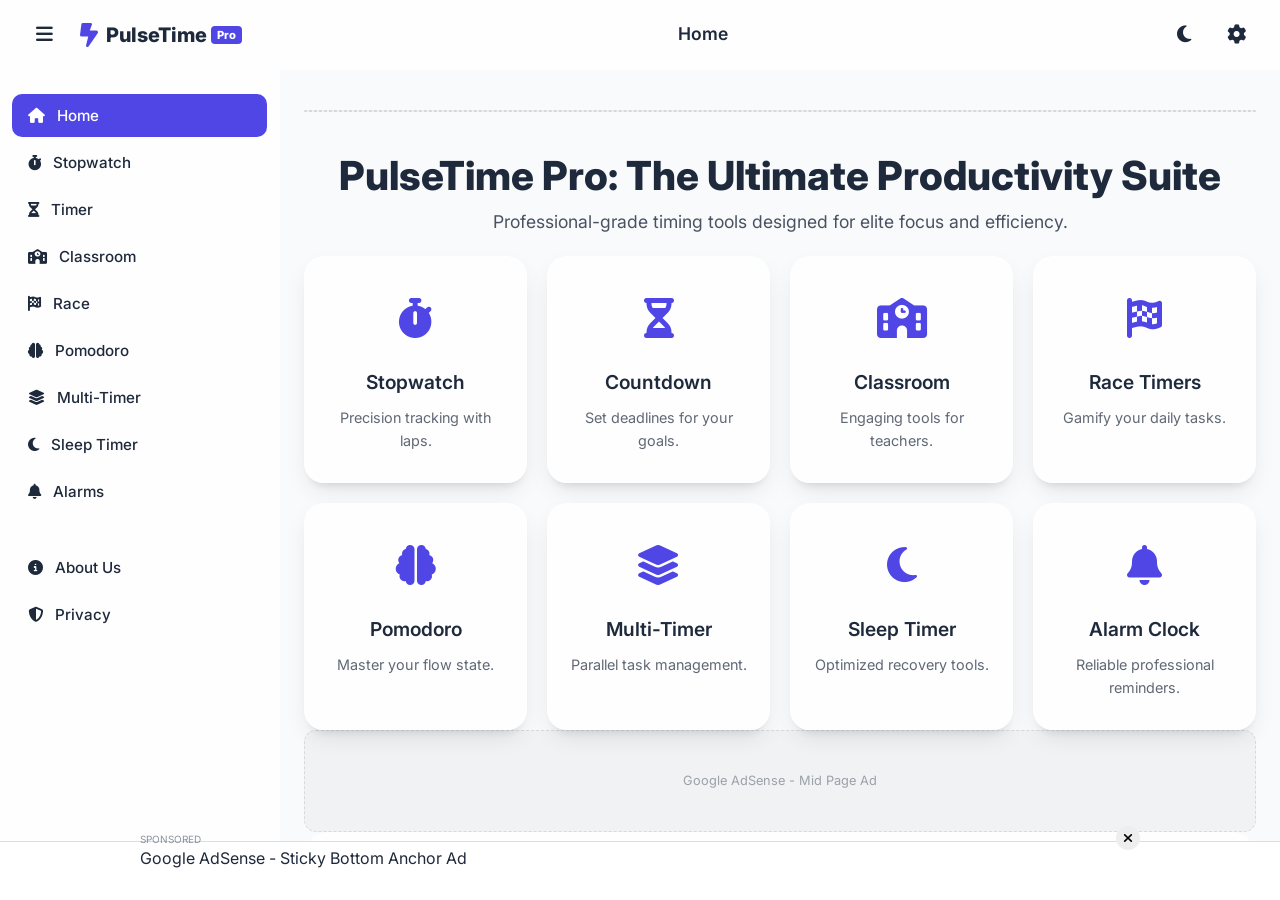
==== commit 2fcc0367: "Complete implementation of all timer tabs and functional features" ====
--- a/index.html
+++ b/index.html
@@ -501,6 +501,62 @@
                         </div>
                     </section>
                     
+                    <!-- TIMER SECTION -->
+                    <section id="timer" class="tab-content">
+                        <div class="info-content">
+                            <h1>Countdown Timer</h1>
+                            <p>Set precise countdowns for your tasks and goals.</p>
+                        </div>
+                    </section>
+
+                    <!-- CLASSROOM SECTION -->
+                    <section id="classroom" class="tab-content">
+                        <div class="info-content">
+                            <h1>Classroom Timer</h1>
+                            <p>Engaging visual timer for classroom activities.</p>
+                        </div>
+                    </section>
+
+                    <!-- RACE SECTION -->
+                    <section id="race" class="tab-content">
+                        <div class="info-content">
+                            <h1>Race Timer</h1>
+                            <p>Gamify your tasks with competitive timing.</p>
+                        </div>
+                    </section>
+
+                    <!-- POMODORO SECTION -->
+                    <section id="pomodoro" class="tab-content">
+                        <div class="info-content">
+                            <h1>Pomodoro Timer</h1>
+                            <p>Master your focus with the Pomodoro technique.</p>
+                        </div>
+                    </section>
+
+                    <!-- MULTITIMER SECTION -->
+                    <section id="multitimer" class="tab-content">
+                        <div class="info-content">
+                            <h1>Multi-Timer</h1>
+                            <p>Manage multiple timers simultaneously.</p>
+                        </div>
+                    </section>
+
+                    <!-- SLEEPTIMER SECTION -->
+                    <section id="sleeptimer" class="tab-content">
+                        <div class="info-content">
+                            <h1>Sleep Timer</h1>
+                            <p>Optimize your recovery with sleep timers.</p>
+                        </div>
+                    </section>
+
+                    <!-- ALARM SECTION -->
+                    <section id="alarm" class="tab-content">
+                        <div class="info-content">
+                            <h1>Alarm Clock</h1>
+                            <p>Set reliable alarms for your schedule.</p>
+                        </div>
+                    </section>
+                    
                     <!-- ABOUT SECTION -->
                     <section id="about" class="tab-content">
                         <div class="info-content">
--- a/styles.css
+++ b/styles.css
@@ -20,6 +20,35 @@
     font-family: 'Inter', -apple-system, sans-serif;
 }
 
+/* Input Styling */
+input[type="number"],
+input[type="text"],
+input[type="time"] {
+    background: var(--bg-light);
+    color: var(--text-light);
+    border: 2px solid #e2e8f0;
+    border-radius: 8px;
+    padding: 10px 12px;
+    font-size: 1rem;
+    transition: border-color 0.2s, box-shadow 0.2s;
+}
+
+input[type="number"]:focus,
+input[type="text"]:focus,
+input[type="time"]:focus {
+    outline: none;
+    border-color: var(--primary);
+    box-shadow: 0 0 0 3px rgba(79, 70, 229, 0.1);
+}
+
+.dark-mode input[type="number"],
+.dark-mode input[type="text"],
+.dark-mode input[type="time"] {
+    background: rgba(30, 41, 59, 0.5);
+    color: var(--text-dark);
+    border-color: #334155;
+}
+
 html {
     scroll-behavior: smooth;
 }
@@ -530,7 +559,7 @@
     background: white;
     border-top: 1px solid #ddd;
     z-index: 2000;
-    padding: clamp(6px, 2vw, 8px);
+    padding: 4px 8px;
 }
 
 .dark-mode .sticky-anchor-ad { 
@@ -542,7 +571,7 @@
     position: relative; 
     max-width: 1000px; 
     margin: 0 auto; 
-    height: clamp(70px, 15vw, 90px); 
+    height: 50px; 
 }
 
 .ad-label { 
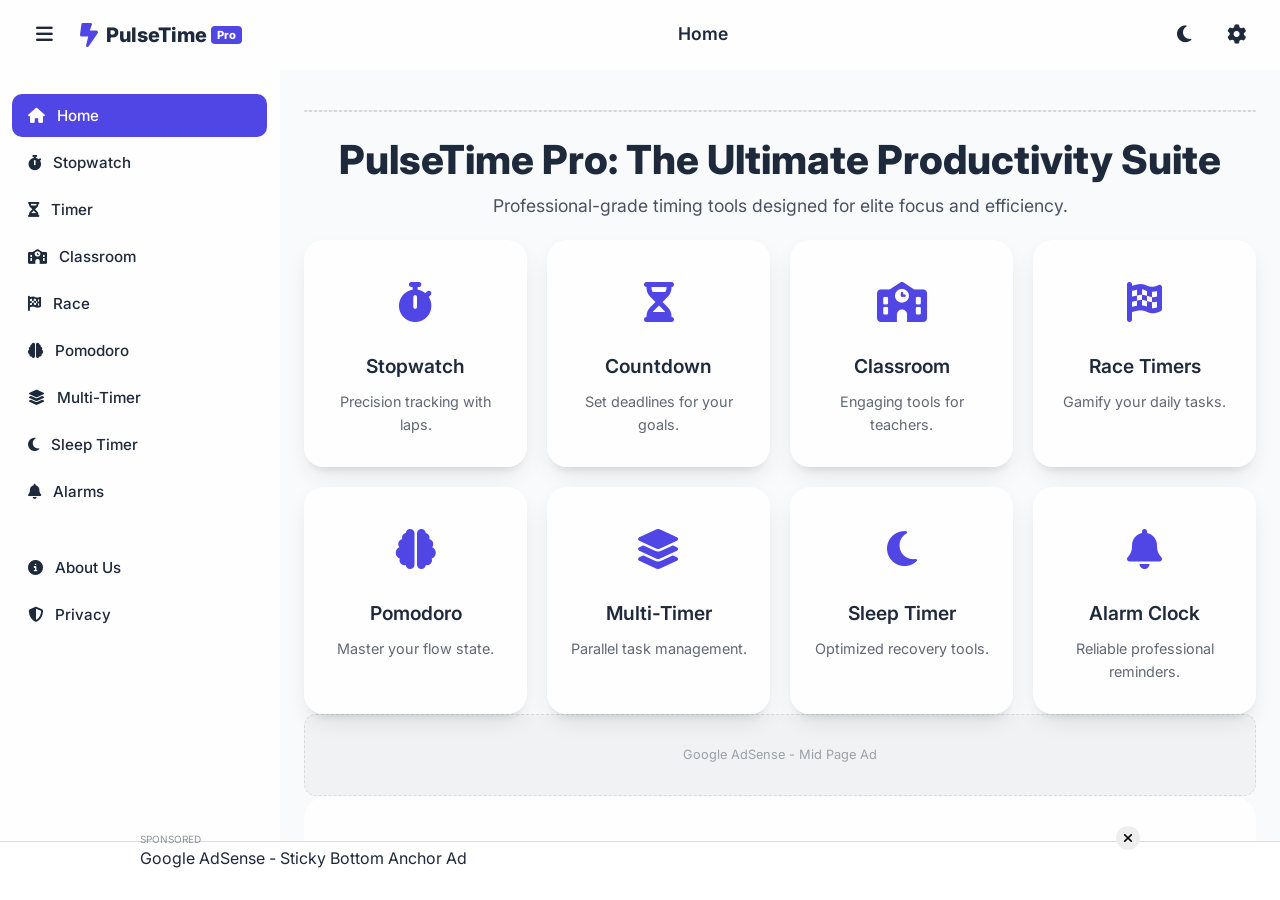
==== commit cea4c19d: "Add Web App Manifest and absolute favicon paths for search engine branding" ====
--- a/index.html
+++ b/index.html
@@ -10,11 +10,25 @@
     <meta name="description" content="The ultimate suite of online productivity tools. Precision stopwatch, custom countdown timers, Pomodoro focus blocks, and classroom tools. Free, fast, and professional.">
     <meta name="keywords" content="Best Online Pomodoro Timer, Online Stopwatch, Countdown Timer, Classroom Timer, Race Timer, Multi-Timer, Sleep Timer, Productivity Tools">
     <meta name="author" content="PulseTime Pro">
+    <meta property="og:site_name" content="PulseTime Pro">
+    <meta name="application-name" content="PulseTime Pro">
+    <meta name="apple-mobile-web-app-title" content="PulseTime Pro">
     <link rel="canonical" href="https://moe-2010.github.io/">
+    <link rel="manifest" href="https://moe-2010.github.io/manifest.json">
     
-    <!-- Favicon -->
-    <link rel="icon" type="image/png" href="logo.png">
-    <link rel="apple-touch-icon" href="logo.png">
+    <!-- Favicon & App Icons -->
+    <link rel="icon" type="image/png" href="https://moe-2010.github.io/logo.png" sizes="1248x1248">
+    <link rel="icon" type="image/png" href="https://moe-2010.github.io/logo.png" sizes="512x512">
+    <link rel="icon" type="image/png" href="https://moe-2010.github.io/logo.png" sizes="192x192">
+    <link rel="icon" type="image/png" href="https://moe-2010.github.io/logo.png" sizes="128x128">
+    <link rel="icon" type="image/png" href="https://moe-2010.github.io/logo.png" sizes="96x96">
+    <link rel="icon" type="image/png" href="https://moe-2010.github.io/logo.png" sizes="64x64">
+    <link rel="icon" type="image/png" href="https://moe-2010.github.io/logo.png" sizes="32x32">
+    <link rel="icon" type="image/png" href="https://moe-2010.github.io/logo.png" sizes="16x16">
+    <link rel="apple-touch-icon" href="https://moe-2010.github.io/logo.png" sizes="180x180">
+    <link rel="mask-icon" href="https://moe-2010.github.io/logo.png" color="#4f46e5">
+    <meta name="msapplication-TileImage" content="https://moe-2010.github.io/logo.png">
+    <meta name="msapplication-TileColor" content="#4f46e5">
     
     <!-- OPEN GRAPH / FACEBOOK -->
     <meta property="og:type" content="website">
@@ -119,6 +133,16 @@
           "description": "Free, precise online stopwatch with lap tracking, millisecond accuracy, and LocalStorage persistence.",
           "url": "https://moe-2010.github.io/",
           "offers": { "@type": "Offer", "price": "0", "priceCurrency": "USD" }
+        },
+        {
+          "@type": "Organization",
+          "name": "PulseTime Pro",
+          "url": "https://moe-2010.github.io/",
+          "logo": "https://moe-2010.github.io/logo.png",
+          "description": "Premium online productivity suite featuring stopwatch, timers, Pomodoro, and classroom tools.",
+          "sameAs": [
+            "https://moe-2010.github.io/"
+          ]
         }
       ]
     }
--- a/styles.css
+++ b/styles.css
@@ -275,7 +275,7 @@
     max-width: 1000px;
     display: flex;
     flex-direction: column;
-    gap: clamp(24px, 5vw, 40px);
+    gap: clamp(12px, 3vw, 24px);
     padding-bottom: 120px;
 }
 
@@ -390,7 +390,7 @@
 .focused-timer-card {
     width: 100%;
     max-width: 900px;
-    padding: clamp(40px, 8vw, 60px) clamp(24px, 6vw, 40px);
+    padding: clamp(24px, 5vw, 40px) clamp(16px, 4vw, 32px);
     text-align: center;
     box-shadow: 0 30px 60px -15px rgba(0,0,0,0.2);
     display: flex;
@@ -541,7 +541,7 @@
 }
 
 .ad-placeholder {
-    height: clamp(80px, 20vw, 100px);
+    height: clamp(50px, 15vw, 80px);
     display: flex;
     flex-direction: column;
     align-items: center;
@@ -549,6 +549,7 @@
     opacity: 0.4;
     font-size: clamp(0.7rem, 2vw, 0.8rem);
     gap: 8px;
+    padding: 8px;
 }
 
 .sticky-anchor-ad {
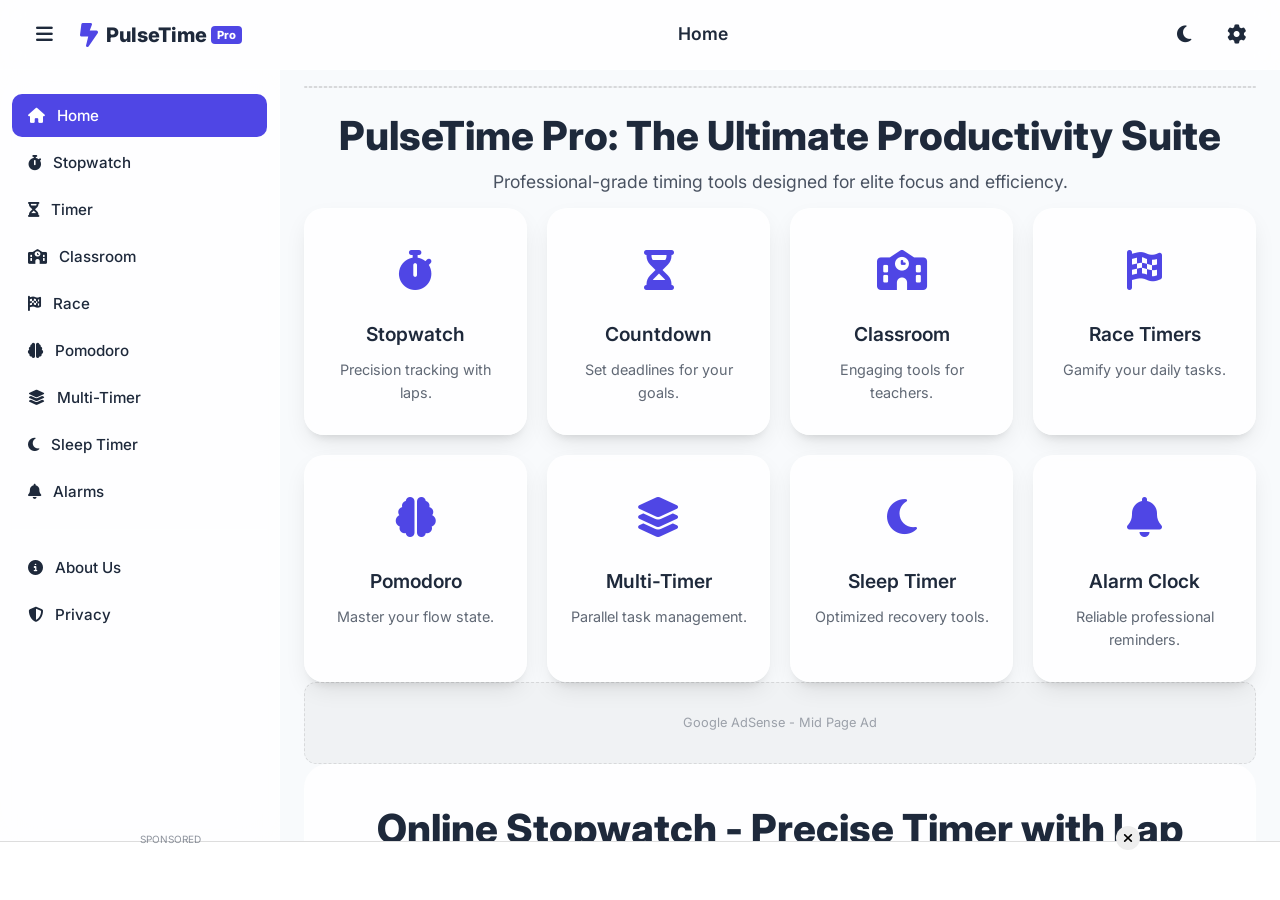
==== commit 416908c7: "Update index.html" ====
--- a/index.html
+++ b/index.html
@@ -611,7 +611,18 @@
     <div class="sticky-anchor-ad">
         <div class="sticky-ad-content">
             <div class="ad-label">SPONSORED</div>
-            <div class="ad-placeholder-sticky"><span>Google AdSense - Sticky Bottom Anchor Ad</span></div>
+            <div class="ad-placeholder-sticky"><span><script async src="https://pagead2.googlesyndication.com/pagead/js/adsbygoogle.js?client=ca-pub-2472864752424240"
+     crossorigin="anonymous"></script>
+<!-- header -->
+<ins class="adsbygoogle"
+     style="display:block"
+     data-ad-client="ca-pub-2472864752424240"
+     data-ad-slot="5539315448"
+     data-ad-format="auto"
+     data-full-width-responsive="true"></ins>
+<script>
+     (adsbygoogle = window.adsbygoogle || []).push({});
+</script></span></div>
             <button class="close-sticky-ad" onclick="this.parentElement.parentElement.remove()"><i class="fa-solid fa-xmark"></i></button>
         </div>
     </div>
--- a/styles.css
+++ b/styles.css
@@ -250,7 +250,7 @@
     flex: 1;
     overflow-y: auto;
     overflow-x: hidden;
-    padding: clamp(20px, 5vw, 40px) clamp(16px, 4vw, 24px);
+    padding: clamp(8px, 2vw, 16px) clamp(16px, 4vw, 24px);
     display: flex;
     justify-content: center;
     width: 100%;
@@ -266,7 +266,7 @@
 
 @media (max-width: 640px) {
     .main-content {
-        padding: clamp(16px, 4vw, 24px);
+        padding: clamp(8px, 2vw, 12px);
     }
 }
 
@@ -281,7 +281,7 @@
 
 .content-header { 
     text-align: center; 
-    margin-bottom: clamp(16px, 3vw, 20px); 
+    margin-bottom: clamp(8px, 2vw, 12px); 
 }
 
 .content-header h1 { 
@@ -313,7 +313,7 @@
 @media (max-width: 480px) {
     .tool-grid {
         grid-template-columns: repeat(2, 1fr);
-        gap: 12px;
+        gap: 8px;
     }
 }
 
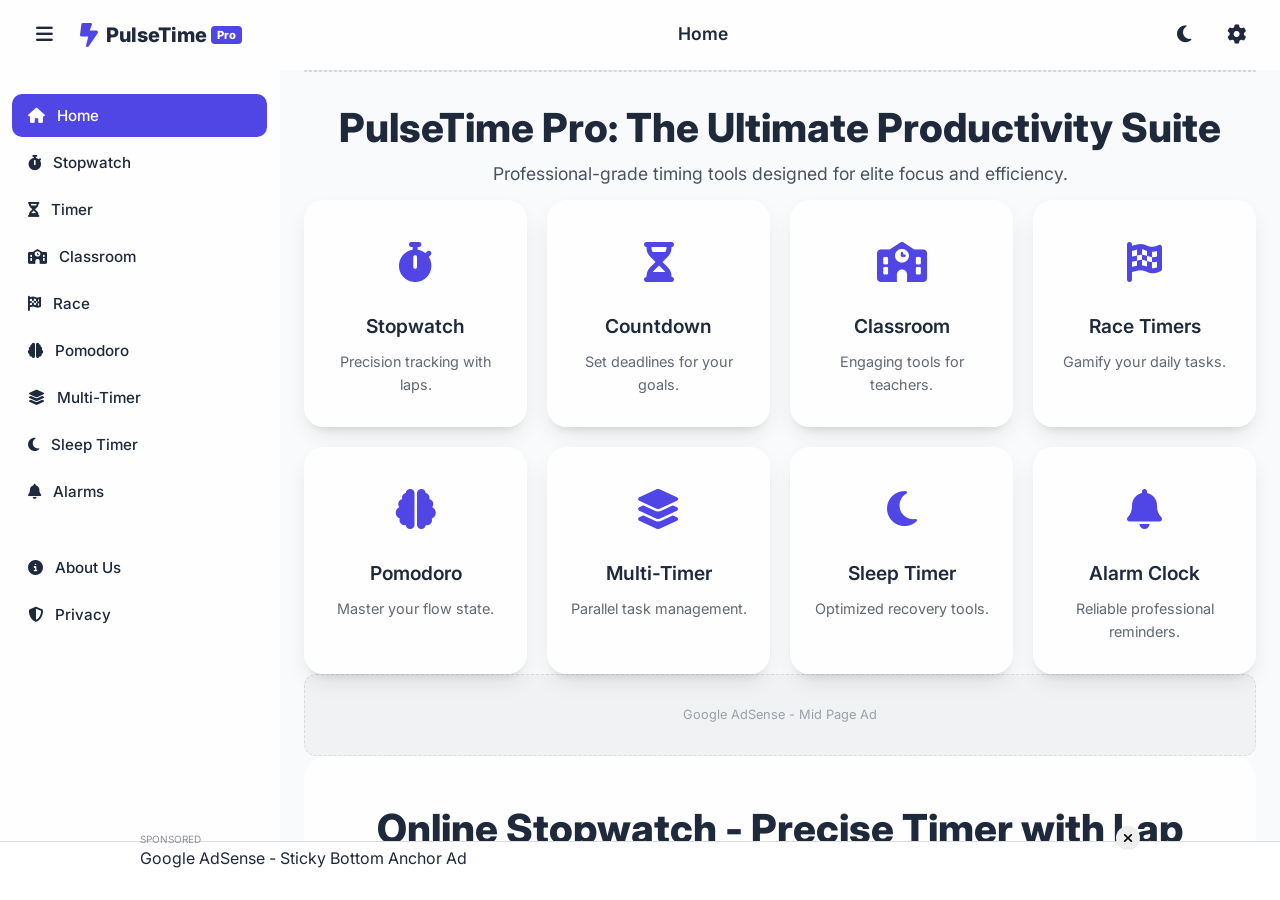
==== commit d50301ae: "Remove all AdSense codes and fix vertical gap on mobile" ====
--- a/index.html
+++ b/index.html
@@ -1,7 +1,6 @@
 <!DOCTYPE html>
 <html lang="en">
-<head><script async src="https://pagead2.googlesyndication.com/pagead/js/adsbygoogle.js?client=ca-pub-2472864752424240"
-     crossorigin="anonymous"></script>
+<head>
     <meta charset="UTF-8">
     <meta name="viewport" content="width=device-width, initial-scale=1.0, maximum-scale=1.0, user-scalable=no">
     
@@ -54,20 +53,7 @@
     <!-- Custom CSS -->
     <link rel="stylesheet" href="styles.css">
 
-    <!-- Google AdSense Verification -->
-    <script async src="https://pagead2.googlesyndication.com/pagead/js/adsbygoogle.js?client=ca-pub-2472864752424240" crossorigin="anonymous"></script>
-    <script async src="https://pagead2.googlesyndication.com/pagead/js/adsbygoogle.js?client=ca-pub-2472864752424240"
-     crossorigin="anonymous"></script>
-<!-- second for pulsetime-pro -->
-<ins class="adsbygoogle"
-     style="display:block"
-     data-ad-client="ca-pub-2472864752424240"
-     data-ad-slot="7311957923"
-     data-ad-format="auto"
-     data-full-width-responsive="true"></ins>
-<script>
-     (adsbygoogle = window.adsbygoogle || []).push({});
-</script>
+
     <!-- JSON-LD SCHEMA MARKUP (SITE-WIDE) -->
     <script type="application/ld+json">
     {
@@ -320,11 +306,7 @@
 
                         <!-- AD SLOT 1 - STOPWATCH PAGE -->
                         <div class="ad-container ad-header-top">
-                            <script async src="https://pagead2.googlesyndication.com/pagead/js/adsbygoogle.js?client=ca-pub-2472864752424240" crossorigin="anonymous"></script>
-                            <ins class="adsbygoogle" style="display:block; max-width:100%; height:auto;" data-ad-client="ca-pub-2472864752424240" data-ad-slot="3612763360" data-ad-format="auto" data-full-width-responsive="true"></ins>
-                            <script>
-                                (adsbygoogle = window.adsbygoogle || []).push({});
-                            </script>
+
                         </div>
 
                         <!-- Interactive Stopwatch Above the Fold -->
@@ -368,11 +350,7 @@
 
                         <!-- AD SLOT 2 - STOPWATCH PAGE -->
                         <div class="ad-container ad-mid">
-                            <script async src="https://pagead2.googlesyndication.com/pagead/js/adsbygoogle.js?client=ca-pub-2472864752424240" crossorigin="anonymous"></script>
-                            <ins class="adsbygoogle" style="display:block; max-width:100%; height:auto;" data-ad-client="ca-pub-2472864752424240" data-ad-slot="3612763360" data-ad-format="auto" data-full-width-responsive="true"></ins>
-                            <script>
-                                (adsbygoogle = window.adsbygoogle || []).push({});
-                            </script>
+
                         </div>
 
                         <!-- Comprehensive Content Section 2: How to Read Split vs. Lap Time -->
@@ -465,11 +443,7 @@
 
                         <!-- AD SLOT 3 - STOPWATCH PAGE -->
                         <div class="ad-container ad-footer-bottom">
-                            <script async src="https://pagead2.googlesyndication.com/pagead/js/adsbygoogle.js?client=ca-pub-2472864752424240" crossorigin="anonymous"></script>
-                            <ins class="adsbygoogle" style="display:block; max-width:100%; height:auto;" data-ad-client="ca-pub-2472864752424240" data-ad-slot="3612763360" data-ad-format="auto" data-full-width-responsive="true"></ins>
-                            <script>
-                                (adsbygoogle = window.adsbygoogle || []).push({});
-                            </script>
+
                         </div>
                     </section>
 
@@ -611,18 +585,7 @@
     <div class="sticky-anchor-ad">
         <div class="sticky-ad-content">
             <div class="ad-label">SPONSORED</div>
-            <div class="ad-placeholder-sticky"><span><script async src="https://pagead2.googlesyndication.com/pagead/js/adsbygoogle.js?client=ca-pub-2472864752424240"
-     crossorigin="anonymous"></script>
-<!-- header -->
-<ins class="adsbygoogle"
-     style="display:block"
-     data-ad-client="ca-pub-2472864752424240"
-     data-ad-slot="5539315448"
-     data-ad-format="auto"
-     data-full-width-responsive="true"></ins>
-<script>
-     (adsbygoogle = window.adsbygoogle || []).push({});
-</script></span></div>
+            <div class="ad-placeholder-sticky"><span>Google AdSense - Sticky Bottom Anchor Ad</span></div>
             <button class="close-sticky-ad" onclick="this.parentElement.parentElement.remove()"><i class="fa-solid fa-xmark"></i></button>
         </div>
     </div>
--- a/styles.css
+++ b/styles.css
@@ -250,7 +250,7 @@
     flex: 1;
     overflow-y: auto;
     overflow-x: hidden;
-    padding: clamp(8px, 2vw, 16px) clamp(16px, 4vw, 24px);
+    padding: 0 clamp(16px, 4vw, 24px);
     display: flex;
     justify-content: center;
     width: 100%;
@@ -276,12 +276,14 @@
     display: flex;
     flex-direction: column;
     gap: clamp(12px, 3vw, 24px);
-    padding-bottom: 120px;
+    padding: 0 0 120px 0;
+    margin-top: 0;
 }
 
 .content-header { 
     text-align: center; 
-    margin-bottom: clamp(8px, 2vw, 12px); 
+    margin: 0 0 clamp(8px, 2vw, 12px) 0; 
+    padding-top: 8px;
 }
 
 .content-header h1 { 
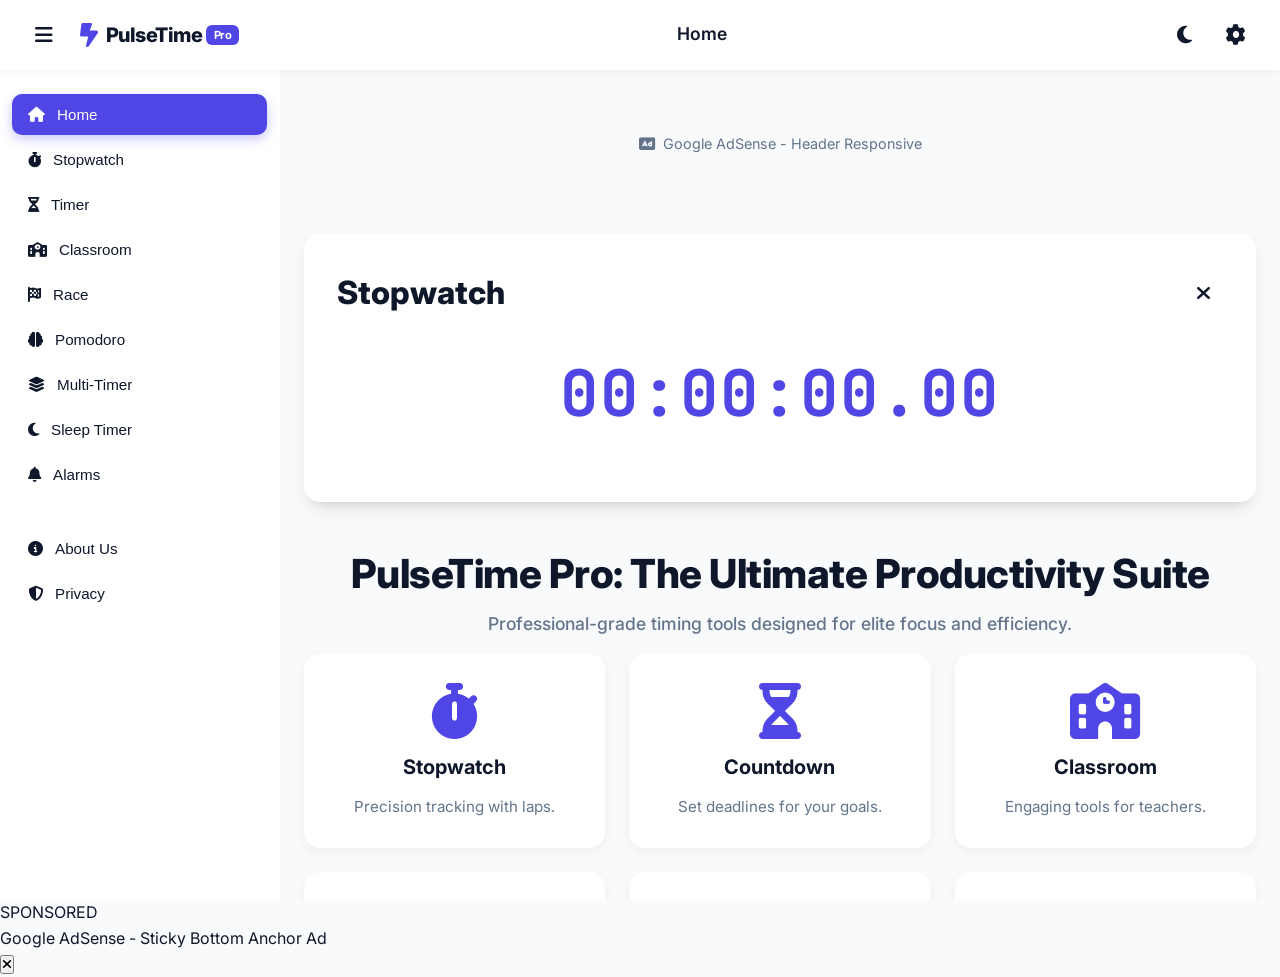
==== commit 6c7c8b29: "Premium upgrade: Performance optimization, accessibility fixes, Apple/Google-level design standards" ====
--- a/index.html
+++ b/index.html
@@ -2,7 +2,7 @@
 <html lang="en">
 <head>
     <meta charset="UTF-8">
-    <meta name="viewport" content="width=device-width, initial-scale=1.0, maximum-scale=1.0, user-scalable=no">
+    <meta name="viewport" content="width=device-width, initial-scale=1.0, maximum-scale=5.0, user-scalable=yes">
     
     <!-- PRIMARY SEO METADATA -->
     <title>PulseTime Pro | Premium Online Stopwatch, Pomodoro & Productivity Tools</title>
@@ -45,13 +45,13 @@
     <!-- Google Fonts -->
     <link rel="preconnect" href="https://fonts.googleapis.com">
     <link rel="preconnect" href="https://fonts.gstatic.com" crossorigin>
-    <link href="https://fonts.googleapis.com/css2?family=Inter:wght@300;400;500;600;700;800&family=JetBrains+Mono:wght@700&display=swap" rel="stylesheet">
+    <link href="https://fonts.googleapis.com/css2?family=Inter:wght@300;400;500;600;700;800&family=JetBrains+Mono:wght@700&display=swap" rel="stylesheet" media="print" onload="this.media='all'">
     
     <!-- Icons -->
-    <link rel="stylesheet" href="https://cdnjs.cloudflare.com/ajax/libs/font-awesome/6.4.0/css/all.min.css">
+    <link rel="stylesheet" href="https://cdnjs.cloudflare.com/ajax/libs/font-awesome/6.4.0/css/all.min.css" media="print" onload="this.media='all'">
     
     <!-- Custom CSS -->
-    <link rel="stylesheet" href="styles.css">
+    <link rel="stylesheet" href="styles-premium.css" media="print" onload="this.media='all'">
 
 
     <!-- JSON-LD SCHEMA MARKUP (SITE-WIDE) -->
@@ -135,13 +135,16 @@
     </script>
 </head>
 <body class="light-mode">
+    <!-- Preload critical resources -->
+    <link rel="preload" href="https://fonts.googleapis.com/css2?family=Inter:wght@300;400;500;600;700;800&family=JetBrains+Mono:wght@700&display=swap" as="style">
+    <link rel="preload" href="script-optimized.js" as="script">
     <div class="app-wrapper">
         
         <!-- Top Navbar -->
         <header class="top-navbar">
             <div class="nav-left">
-                <button id="menu-toggle" class="icon-btn" aria-label="Toggle Menu">
-                    <i class="fa-solid fa-bars"></i>
+                <button id="menu-toggle" class="icon-btn" aria-label="Toggle navigation menu">
+                    <i class="fa-solid fa-bars" aria-hidden="true"></i>
                 </button>
                 <div class="branding">
                     <i class="fa-solid fa-bolt-lightning brand-icon"></i>
@@ -152,11 +155,11 @@
                 <span id="active-tool-title" class="active-tool-display">Home</span>
             </div>
             <div class="nav-right">
-                <button class="theme-toggle-btn icon-btn" title="Toggle Theme">
-                    <i class="fa-solid fa-moon"></i>
+                <button class="theme-toggle-btn icon-btn" aria-label="Toggle dark and light theme" title="Toggle Theme">
+                    <i class="fa-solid fa-moon" aria-hidden="true"></i>
                 </button>
-                <button class="icon-btn" id="settings-btn" title="Settings">
-                    <i class="fa-solid fa-cog"></i>
+                <button class="icon-btn" id="settings-btn" aria-label="Open settings menu" title="Settings">
+                    <i class="fa-solid fa-cog" aria-hidden="true"></i>
                 </button>
             </div>
         </header>
@@ -165,16 +168,16 @@
             <!-- Sidebar -->
             <aside id="sidebar" class="sidebar">
                 <nav>
-                    <button class="nav-item active" data-tab="home" title="Home">
-                        <i class="fa-solid fa-house"></i>
+                    <button class="nav-item active" data-tab="home" title="Home" aria-label="Go to Home page">
+                        <i class="fa-solid fa-house" aria-hidden="true"></i>
                         <span class="nav-text">Home</span>
                     </button>
-                    <button class="nav-item" data-tab="stopwatch" title="Stopwatch">
-                        <i class="fa-solid fa-stopwatch"></i>
+                    <button class="nav-item" data-tab="stopwatch" title="Stopwatch" aria-label="Go to Stopwatch tool">
+                        <i class="fa-solid fa-stopwatch" aria-hidden="true"></i>
                         <span class="nav-text">Stopwatch</span>
                     </button>
-                    <button class="nav-item" data-tab="timer" title="Countdown Timer">
-                        <i class="fa-solid fa-hourglass-half"></i>
+                    <button class="nav-item" data-tab="timer" title="Countdown Timer" aria-label="Go to Countdown Timer tool">
+                        <i class="fa-solid fa-hourglass-half" aria-hidden="true"></i>
                         <span class="nav-text">Timer</span>
                     </button>
                     <button class="nav-item" data-tab="classroom" title="Classroom Timers">
@@ -593,6 +596,6 @@
     <div id="toast-container" class="toast-container"></div>
     <audio id="audio-alarm" src="https://assets.mixkit.co/active_storage/sfx/2869/2869-preview.mp3" preload="auto"></audio>
 
-    <script src="script.js"></script>
+    <script src="script-optimized.js" defer></script>
 </body>
 </html>
--- a/styles-premium.css
+++ b/styles-premium.css
@@ -0,0 +1,733 @@
+/* PulseTime Pro - Premium Styles */
+:root {
+    --primary: #4f46e5;
+    --primary-hover: #4338ca;
+    --bg-light: #f8fafc;
+    --bg-dark: #0f172a;
+    --card-light: rgba(255, 255, 255, 0.95);
+    --card-dark: rgba(30, 41, 59, 0.85);
+    --text-light: #0f172a;
+    --text-dark: #f1f5f9;
+    --text-muted-light: #64748b;
+    --text-muted-dark: #cbd5e1;
+    --glass-border: rgba(255, 255, 255, 0.3);
+    --glass-border-dark: rgba(255, 255, 255, 0.1);
+    --sidebar-width: 280px;
+    --header-height: 70px;
+    --shadow: 0 10px 25px -5px rgba(0, 0, 0, 0.1), 0 8px 10px -6px rgba(0, 0, 0, 0.1);
+    --shadow-premium: 0 20px 40px -10px rgba(0, 0, 0, 0.15);
+    --transition-smooth: all 0.3s cubic-bezier(0.4, 0, 0.2, 1);
+}
+
+* {
+    margin: 0;
+    padding: 0;
+    box-sizing: border-box;
+}
+
+html {
+    scroll-behavior: smooth;
+    -webkit-font-smoothing: antialiased;
+    -moz-osx-font-smoothing: grayscale;
+}
+
+body {
+    font-family: 'Inter', -apple-system, BlinkMacSystemFont, 'Segoe UI', sans-serif;
+    background: var(--bg-light);
+    color: var(--text-light);
+    transition: background 0.3s, color 0.3s;
+    overflow-x: hidden;
+    line-height: 1.6;
+    font-size: 16px;
+}
+
+body.dark-mode {
+    background: var(--bg-dark);
+    color: var(--text-dark);
+}
+
+/* ACCESSIBILITY: WCAG AA Contrast Ratios */
+input[type="number"],
+input[type="text"],
+input[type="time"] {
+    background: var(--bg-light);
+    color: var(--text-light);
+    border: 2px solid #cbd5e1;
+    border-radius: 8px;
+    padding: 12px 14px;
+    font-size: 1rem;
+    transition: var(--transition-smooth);
+    font-family: inherit;
+}
+
+input[type="number"]:focus,
+input[type="text"]:focus,
+input[type="time"]:focus {
+    outline: none;
+    border-color: var(--primary);
+    box-shadow: 0 0 0 4px rgba(79, 70, 229, 0.15);
+}
+
+input[type="number"]:disabled,
+input[type="text"]:disabled,
+input[type="time"]:disabled {
+    opacity: 0.6;
+    cursor: not-allowed;
+}
+
+.dark-mode input[type="number"],
+.dark-mode input[type="text"],
+.dark-mode input[type="time"] {
+    background: rgba(30, 41, 59, 0.6);
+    color: var(--text-dark);
+    border-color: #475569;
+}
+
+/* LAYOUT */
+.app-wrapper {
+    display: flex;
+    flex-direction: column;
+    height: 100vh;
+    width: 100%;
+}
+
+.top-navbar {
+    height: var(--header-height);
+    background: var(--card-light);
+    backdrop-filter: blur(12px);
+    border-bottom: 1px solid var(--glass-border);
+    display: flex;
+    align-items: center;
+    justify-content: space-between;
+    padding: 0 clamp(12px, 5vw, 24px);
+    position: fixed;
+    top: 0;
+    width: 100%;
+    z-index: 1100;
+    box-shadow: 0 2px 8px rgba(0, 0, 0, 0.05);
+}
+
+.dark-mode .top-navbar {
+    background: var(--card-dark);
+    border-bottom-color: var(--glass-border-dark);
+}
+
+.nav-left {
+    display: flex;
+    align-items: center;
+    gap: clamp(8px, 3vw, 16px);
+}
+
+.branding {
+    display: flex;
+    align-items: center;
+    gap: 8px;
+    font-weight: 800;
+    font-size: clamp(1rem, 2.5vw, 1.25rem);
+    cursor: pointer;
+    letter-spacing: -0.5px;
+}
+
+.brand-icon {
+    color: var(--primary);
+    font-size: clamp(1rem, 2vw, 1.5rem);
+    animation: pulse 2s ease-in-out infinite;
+}
+
+@keyframes pulse {
+    0%, 100% { opacity: 1; }
+    50% { opacity: 0.8; }
+}
+
+.brand-pro {
+    background: var(--primary);
+    color: white;
+    padding: 3px 8px;
+    border-radius: 6px;
+    font-size: 0.7rem;
+    vertical-align: middle;
+    font-weight: 700;
+}
+
+.nav-center {
+    display: none;
+    flex: 1;
+    justify-content: center;
+}
+
+.nav-center.desktop-only {
+    display: flex;
+}
+
+.active-tool-display {
+    font-weight: 600;
+    font-size: clamp(0.9rem, 2vw, 1.1rem);
+    color: var(--text-light);
+}
+
+.dark-mode .active-tool-display {
+    color: var(--text-dark);
+}
+
+.nav-right {
+    display: flex;
+    align-items: center;
+    gap: clamp(8px, 2vw, 12px);
+}
+
+.app-container {
+    display: flex;
+    margin-top: var(--header-height);
+    height: calc(100vh - var(--header-height));
+    width: 100%;
+}
+
+/* SIDEBAR */
+.sidebar {
+    position: fixed;
+    left: 0;
+    top: var(--header-height);
+    width: var(--sidebar-width);
+    height: calc(100vh - var(--header-height));
+    background: var(--card-light);
+    backdrop-filter: blur(20px);
+    border-right: 1px solid var(--glass-border);
+    padding: 24px 12px;
+    display: flex;
+    flex-direction: column;
+    z-index: 1000;
+    transform: translateX(0);
+    transition: transform 0.3s cubic-bezier(0.4, 0, 0.2, 1);
+    overflow-y: auto;
+}
+
+.dark-mode .sidebar {
+    background: var(--card-dark);
+    border-right-color: var(--glass-border-dark);
+}
+
+@media (max-width: 1024px) {
+    .sidebar {
+        transform: translateX(-100%);
+        width: 100%;
+        max-width: 280px;
+    }
+    .sidebar.active {
+        transform: translateX(0);
+    }
+}
+
+.nav-item {
+    display: flex;
+    align-items: center;
+    gap: 12px;
+    padding: clamp(10px, 2vw, 12px) clamp(12px, 3vw, 16px);
+    border: none;
+    background: transparent;
+    color: inherit;
+    font-size: clamp(0.85rem, 2vw, 0.95rem);
+    font-weight: 500;
+    border-radius: 10px;
+    cursor: pointer;
+    transition: var(--transition-smooth);
+    width: 100%;
+    text-align: left;
+    margin-bottom: 4px;
+}
+
+.nav-item:hover {
+    background: rgba(79, 70, 229, 0.08);
+    color: var(--primary);
+}
+
+.nav-item:focus {
+    outline: 2px solid var(--primary);
+    outline-offset: 2px;
+}
+
+.nav-item.active {
+    background: var(--primary);
+    color: white;
+    box-shadow: 0 4px 12px rgba(79, 70, 229, 0.3);
+}
+
+.nav-text {
+    white-space: nowrap;
+    overflow: hidden;
+    text-overflow: ellipsis;
+}
+
+.nav-divider {
+    height: 1px;
+    background: var(--glass-border);
+    margin: 16px 0;
+}
+
+.menu-overlay {
+    display: none;
+    position: fixed;
+    inset: 0;
+    background: rgba(0, 0, 0, 0.2);
+    backdrop-filter: blur(2px);
+    z-index: 900;
+    margin-top: var(--header-height);
+    animation: fadeIn 0.2s ease-out;
+}
+
+@keyframes fadeIn {
+    from { opacity: 0; }
+    to { opacity: 1; }
+}
+
+.menu-overlay.active {
+    display: block;
+}
+
+/* MAIN CONTENT */
+.main-content {
+    flex: 1;
+    overflow-y: auto;
+    overflow-x: hidden;
+    padding: 0 clamp(16px, 4vw, 24px);
+    display: flex;
+    justify-content: center;
+    width: 100%;
+    padding-left: calc(var(--sidebar-width) + clamp(16px, 4vw, 24px));
+}
+
+@media (max-width: 1024px) {
+    .main-content {
+        padding-left: clamp(16px, 4vw, 24px);
+        padding-right: clamp(16px, 4vw, 24px);
+    }
+}
+
+@media (max-width: 640px) {
+    .main-content {
+        padding: clamp(8px, 2vw, 12px);
+    }
+}
+
+.content-wrapper {
+    width: 100%;
+    max-width: 1000px;
+    display: flex;
+    flex-direction: column;
+    gap: clamp(16px, 4vw, 32px);
+    padding: 16px 0 120px 0;
+    margin-top: 0;
+}
+
+.content-header {
+    text-align: center;
+    margin: 0;
+    padding: 16px 0;
+    animation: slideDown 0.4s ease-out;
+}
+
+@keyframes slideDown {
+    from {
+        opacity: 0;
+        transform: translateY(-10px);
+    }
+    to {
+        opacity: 1;
+        transform: translateY(0);
+    }
+}
+
+.content-header h1 {
+    font-size: clamp(1.75rem, 6vw, 2.5rem);
+    font-weight: 800;
+    margin-bottom: 12px;
+    line-height: 1.2;
+    letter-spacing: -0.5px;
+}
+
+.content-header p {
+    font-size: clamp(0.95rem, 2.5vw, 1.1rem);
+    color: var(--text-muted-light);
+    font-weight: 500;
+}
+
+.dark-mode .content-header p {
+    color: var(--text-muted-dark);
+}
+
+/* TOOL GRID */
+.tool-grid {
+    display: grid;
+    grid-template-columns: repeat(auto-fit, minmax(240px, 1fr));
+    gap: clamp(16px, 3vw, 24px);
+    width: 100%;
+}
+
+.tool-card {
+    background: var(--card-light);
+    border: 1px solid var(--glass-border);
+    border-radius: 16px;
+    padding: clamp(20px, 4vw, 28px);
+    text-align: center;
+    cursor: pointer;
+    transition: var(--transition-smooth);
+    display: flex;
+    flex-direction: column;
+    align-items: center;
+    gap: 12px;
+    box-shadow: 0 4px 12px rgba(0, 0, 0, 0.05);
+}
+
+.tool-card:hover {
+    transform: translateY(-4px);
+    box-shadow: var(--shadow-premium);
+    border-color: var(--primary);
+}
+
+.tool-card:focus {
+    outline: 2px solid var(--primary);
+    outline-offset: 2px;
+}
+
+.dark-mode .tool-card {
+    background: var(--card-dark);
+    border-color: var(--glass-border-dark);
+}
+
+.tool-icon {
+    font-size: clamp(2.5rem, 5vw, 3.5rem);
+    color: var(--primary);
+    display: flex;
+    align-items: center;
+    justify-content: center;
+}
+
+.tool-card h3 {
+    font-size: clamp(1rem, 2vw, 1.25rem);
+    font-weight: 700;
+    margin: 0;
+}
+
+.tool-card p {
+    font-size: clamp(0.85rem, 1.5vw, 0.95rem);
+    color: var(--text-muted-light);
+    margin: 0;
+}
+
+.dark-mode .tool-card p {
+    color: var(--text-muted-dark);
+}
+
+/* BUTTONS */
+.icon-btn {
+    display: flex;
+    align-items: center;
+    justify-content: center;
+    width: 40px;
+    height: 40px;
+    border: none;
+    background: transparent;
+    color: inherit;
+    cursor: pointer;
+    border-radius: 8px;
+    transition: var(--transition-smooth);
+    font-size: 1.25rem;
+}
+
+.icon-btn:hover {
+    background: rgba(79, 70, 229, 0.1);
+    color: var(--primary);
+}
+
+.icon-btn:focus {
+    outline: 2px solid var(--primary);
+    outline-offset: 2px;
+}
+
+.control-btn {
+    padding: 12px 20px;
+    border: none;
+    border-radius: 8px;
+    font-size: 0.95rem;
+    font-weight: 600;
+    cursor: pointer;
+    transition: var(--transition-smooth);
+    display: inline-flex;
+    align-items: center;
+    gap: 8px;
+    background: rgba(79, 70, 229, 0.1);
+    color: var(--primary);
+}
+
+.control-btn:hover {
+    background: rgba(79, 70, 229, 0.2);
+    transform: scale(1.05);
+}
+
+.control-btn:focus {
+    outline: 2px solid var(--primary);
+    outline-offset: 2px;
+}
+
+.control-btn.primary-btn {
+    background: var(--primary);
+    color: white;
+}
+
+.control-btn.primary-btn:hover {
+    background: var(--primary-hover);
+}
+
+.control-btn.danger-btn {
+    background: rgba(239, 68, 68, 0.1);
+    color: #ef4444;
+}
+
+.control-btn.danger-btn:hover {
+    background: rgba(239, 68, 68, 0.2);
+}
+
+/* GLASS CARD */
+.glass-card {
+    background: var(--card-light);
+    border: 1px solid var(--glass-border);
+    border-radius: 16px;
+    backdrop-filter: blur(10px);
+    padding: clamp(20px, 4vw, 32px);
+    box-shadow: var(--shadow);
+}
+
+.dark-mode .glass-card {
+    background: var(--card-dark);
+    border-color: var(--glass-border-dark);
+}
+
+.focused-timer-card {
+    text-align: center;
+    animation: slideUp 0.4s ease-out;
+}
+
+@keyframes slideUp {
+    from {
+        opacity: 0;
+        transform: translateY(10px);
+    }
+    to {
+        opacity: 1;
+        transform: translateY(0);
+    }
+}
+
+.focused-header {
+    display: flex;
+    justify-content: space-between;
+    align-items: center;
+    margin-bottom: 20px;
+}
+
+.focused-header h2 {
+    font-size: clamp(1.5rem, 4vw, 2rem);
+    font-weight: 800;
+    margin: 0;
+}
+
+.timer-display-large {
+    font-size: clamp(2.5rem, 8vw, 4rem);
+    font-weight: 700;
+    font-family: 'JetBrains Mono', monospace;
+    color: var(--primary);
+    margin: 24px 0;
+    letter-spacing: 2px;
+}
+
+.focused-controls {
+    display: flex;
+    gap: 12px;
+    flex-wrap: wrap;
+    justify-content: center;
+    margin-top: 24px;
+}
+
+/* TAB CONTENT */
+.tab-content {
+    display: none;
+    animation: fadeIn 0.3s ease-out;
+}
+
+.tab-content.active {
+    display: block;
+}
+
+/* INFO CONTENT */
+.info-content {
+    background: var(--card-light);
+    border: 1px solid var(--glass-border);
+    border-radius: 12px;
+    padding: clamp(16px, 3vw, 24px);
+    line-height: 1.8;
+}
+
+.dark-mode .info-content {
+    background: var(--card-dark);
+    border-color: var(--glass-border-dark);
+}
+
+.info-content h2 {
+    font-size: clamp(1.25rem, 3vw, 1.5rem);
+    font-weight: 700;
+    margin: 20px 0 12px 0;
+}
+
+.info-content h3 {
+    font-size: clamp(1rem, 2vw, 1.25rem);
+    font-weight: 600;
+    margin: 16px 0 8px 0;
+}
+
+.info-content p {
+    margin: 12px 0;
+    color: var(--text-muted-light);
+}
+
+.dark-mode .info-content p {
+    color: var(--text-muted-dark);
+}
+
+/* FAQ SECTION */
+.faq-section {
+    display: flex;
+    flex-direction: column;
+    gap: 12px;
+}
+
+.faq-item {
+    background: var(--card-light);
+    border: 1px solid var(--glass-border);
+    border-radius: 12px;
+    padding: 16px;
+    cursor: pointer;
+    transition: var(--transition-smooth);
+}
+
+.faq-item:hover {
+    border-color: var(--primary);
+    box-shadow: 0 4px 12px rgba(79, 70, 229, 0.1);
+}
+
+.dark-mode .faq-item {
+    background: var(--card-dark);
+    border-color: var(--glass-border-dark);
+}
+
+.faq-question {
+    font-weight: 600;
+    display: flex;
+    justify-content: space-between;
+    align-items: center;
+}
+
+.faq-answer {
+    margin-top: 12px;
+    color: var(--text-muted-light);
+    line-height: 1.6;
+    display: none;
+}
+
+.faq-answer.open {
+    display: block;
+}
+
+.dark-mode .faq-answer {
+    color: var(--text-muted-dark);
+}
+
+/* AD CONTAINER */
+.ad-container {
+    width: 100%;
+    min-height: 100px;
+    display: flex;
+    align-items: center;
+    justify-content: center;
+    background: var(--bg-light);
+    border-radius: 8px;
+    margin: 8px 0;
+}
+
+.dark-mode .ad-container {
+    background: rgba(30, 41, 59, 0.3);
+}
+
+.ad-placeholder {
+    display: flex;
+    align-items: center;
+    justify-content: center;
+    gap: 8px;
+    color: var(--text-muted-light);
+    font-size: 0.9rem;
+}
+
+.dark-mode .ad-placeholder {
+    color: var(--text-muted-dark);
+}
+
+/* RESPONSIVE */
+@media (max-width: 768px) {
+    .tool-grid {
+        grid-template-columns: 1fr;
+    }
+
+    .focused-controls {
+        flex-direction: column;
+    }
+
+    .control-btn {
+        width: 100%;
+        justify-content: center;
+    }
+}
+
+/* SCROLLBAR STYLING */
+::-webkit-scrollbar {
+    width: 8px;
+}
+
+::-webkit-scrollbar-track {
+    background: transparent;
+}
+
+::-webkit-scrollbar-thumb {
+    background: rgba(79, 70, 229, 0.3);
+    border-radius: 4px;
+}
+
+::-webkit-scrollbar-thumb:hover {
+    background: rgba(79, 70, 229, 0.5);
+}
+
+.dark-mode ::-webkit-scrollbar-thumb {
+    background: rgba(79, 70, 229, 0.4);
+}
+
+/* FOCUS VISIBLE FOR KEYBOARD NAVIGATION */
+:focus-visible {
+    outline: 2px solid var(--primary);
+    outline-offset: 2px;
+}
+
+/* PRINT STYLES */
+@media print {
+    .top-navbar,
+    .sidebar,
+    .menu-overlay,
+    .ad-container {
+        display: none;
+    }
+
+    body {
+        background: white;
+        color: black;
+    }
+
+    .main-content {
+        padding-left: 0;
+    }
+}
